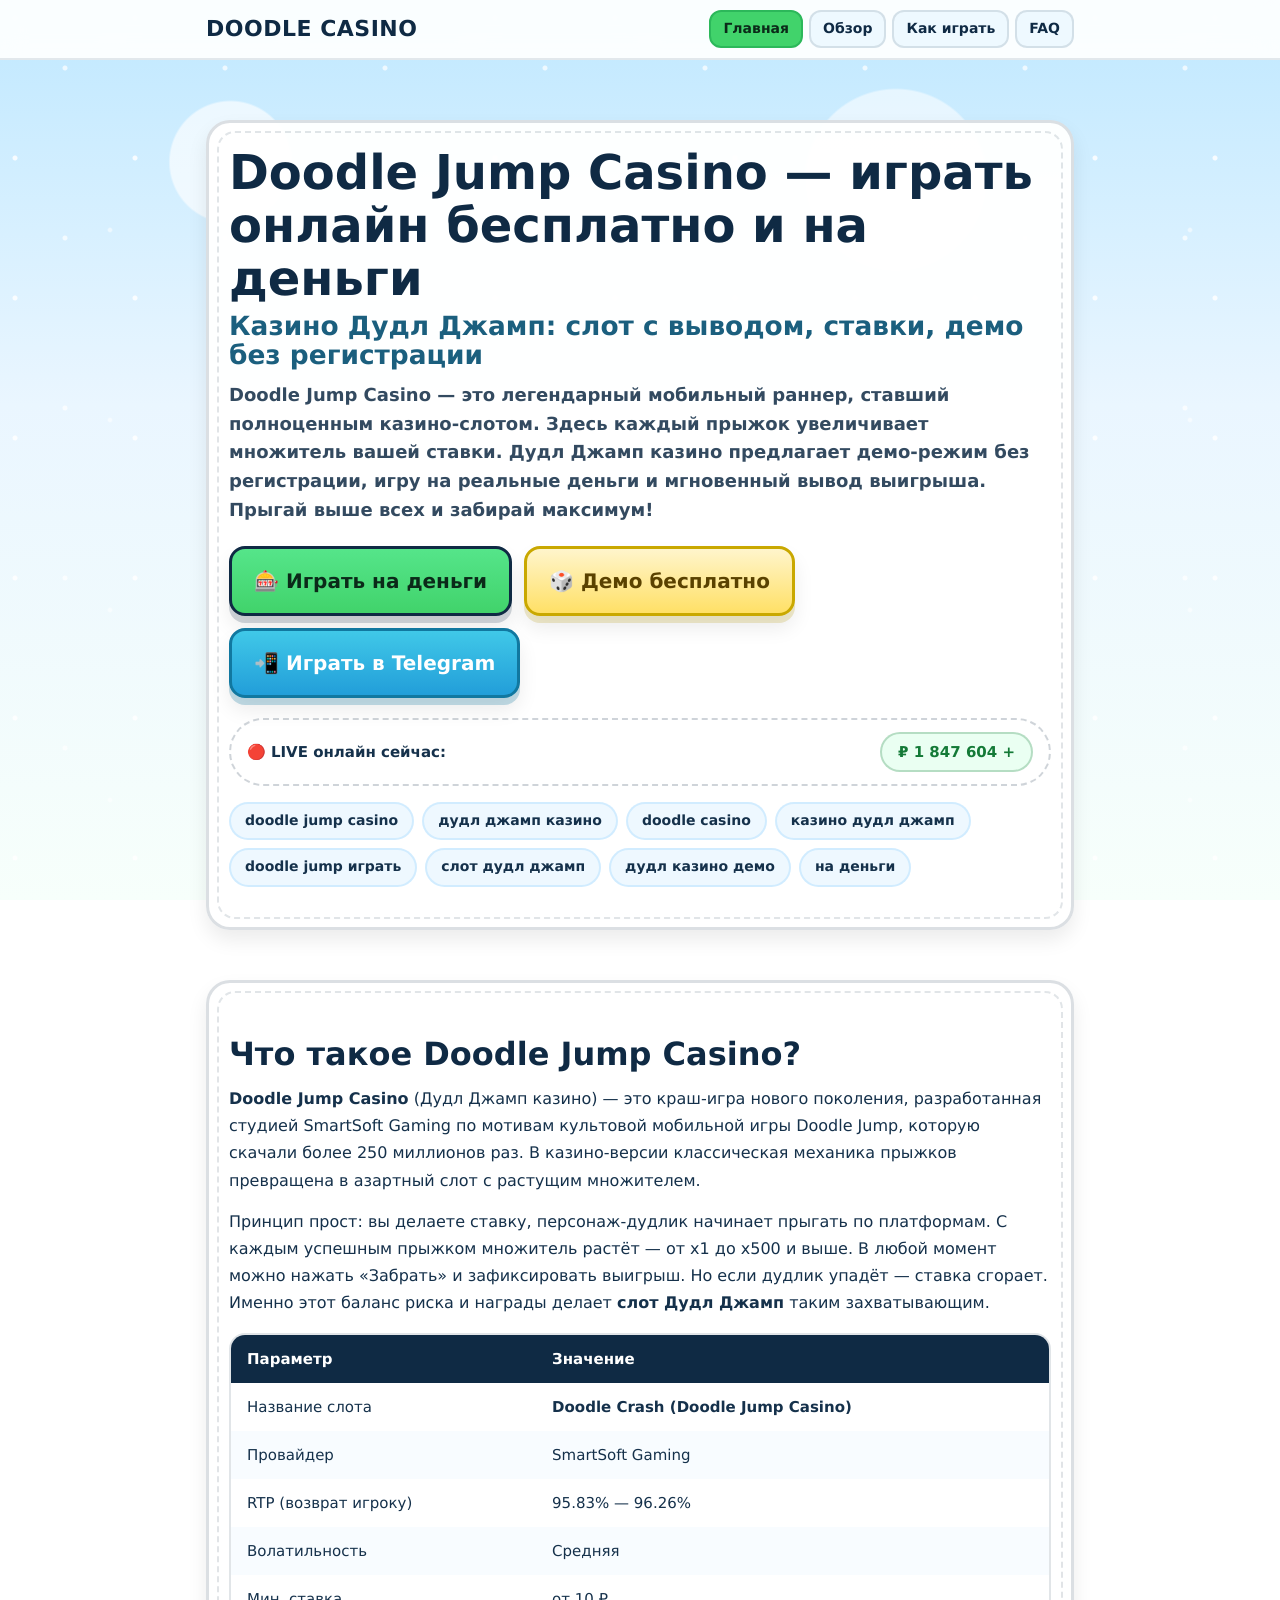
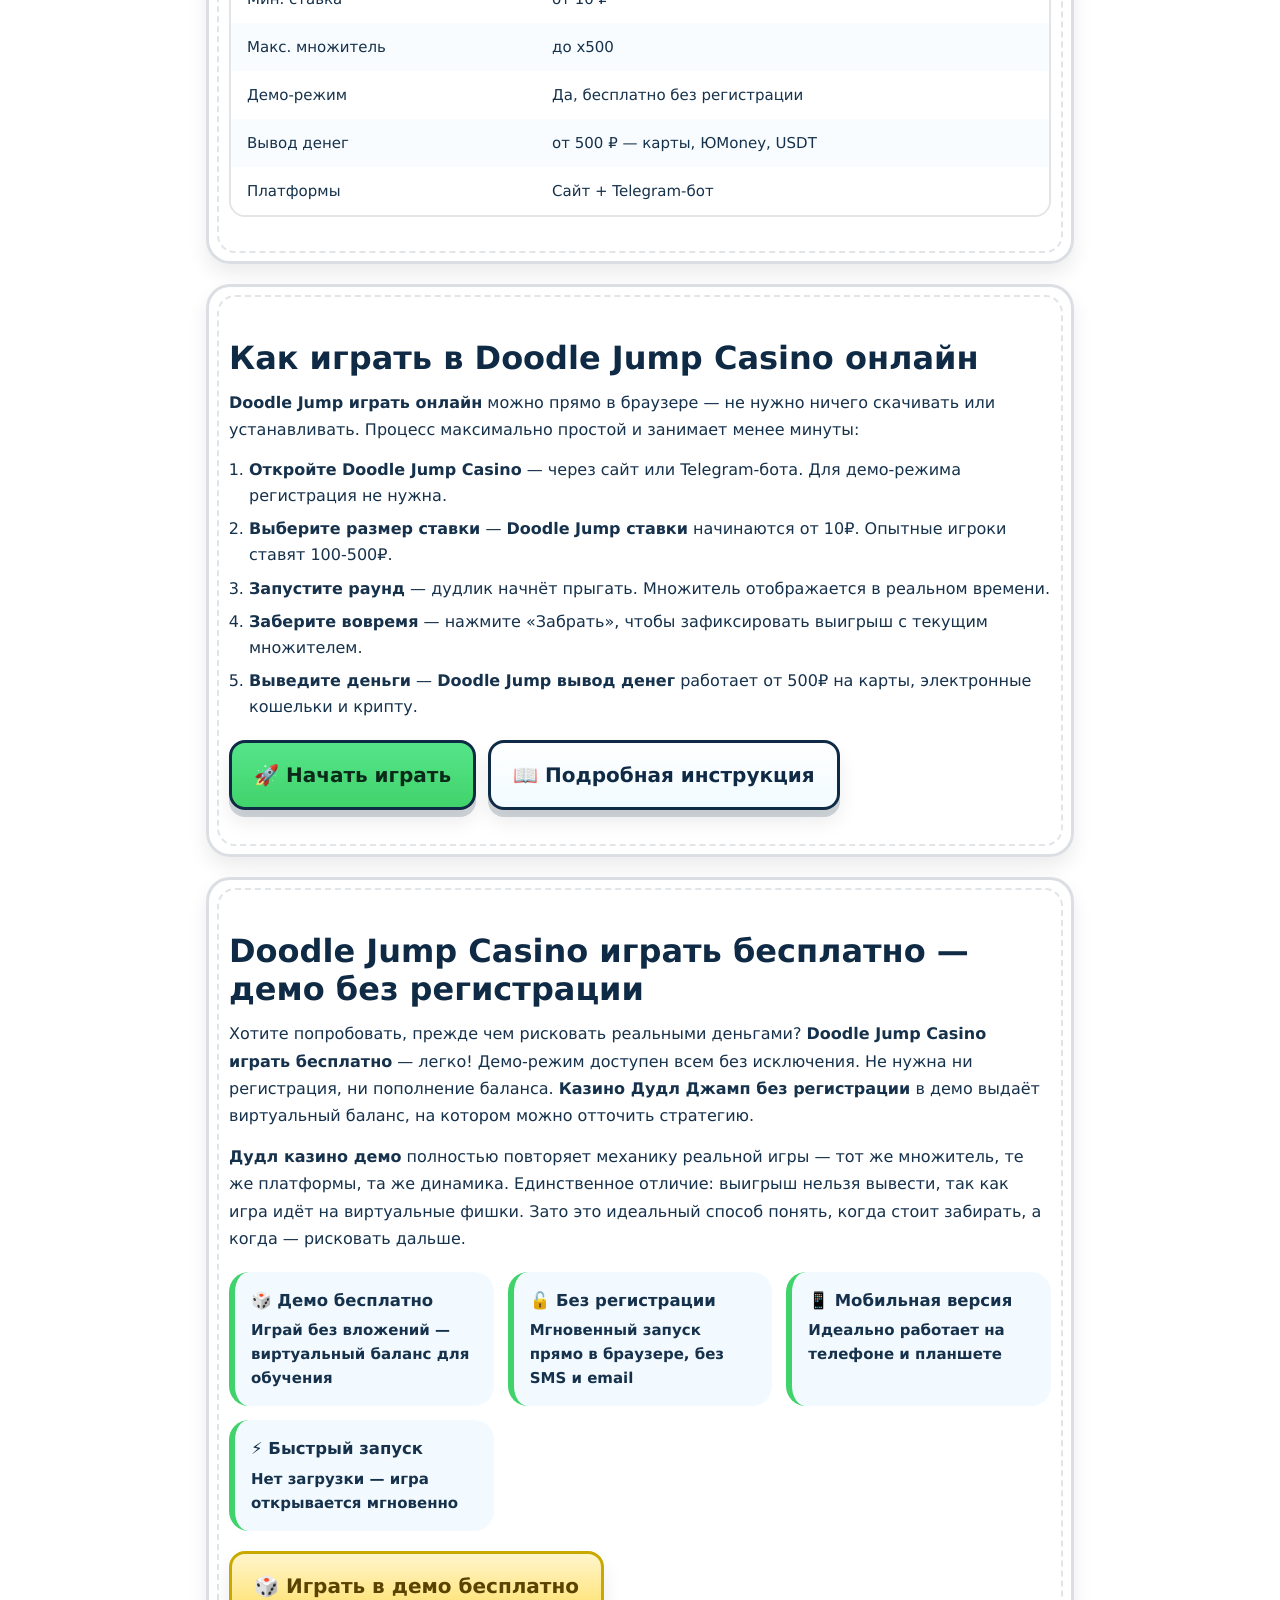
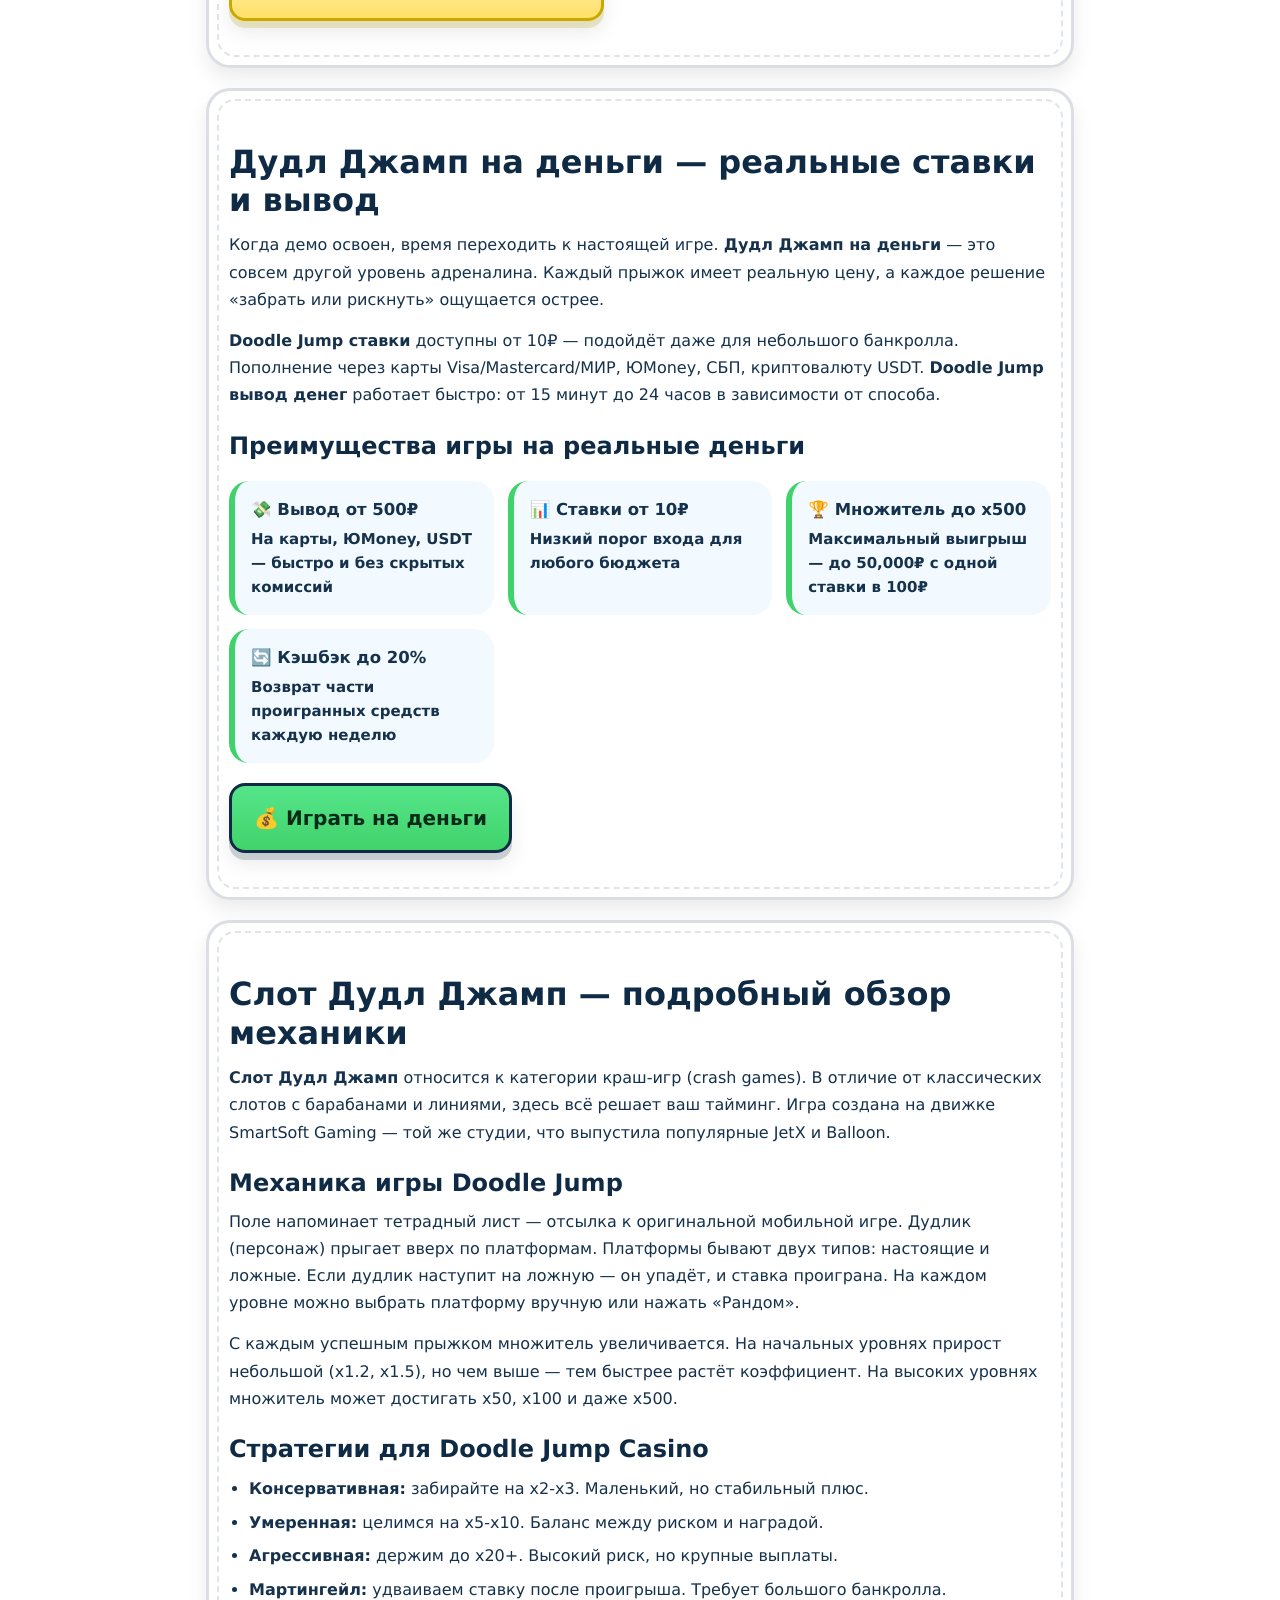
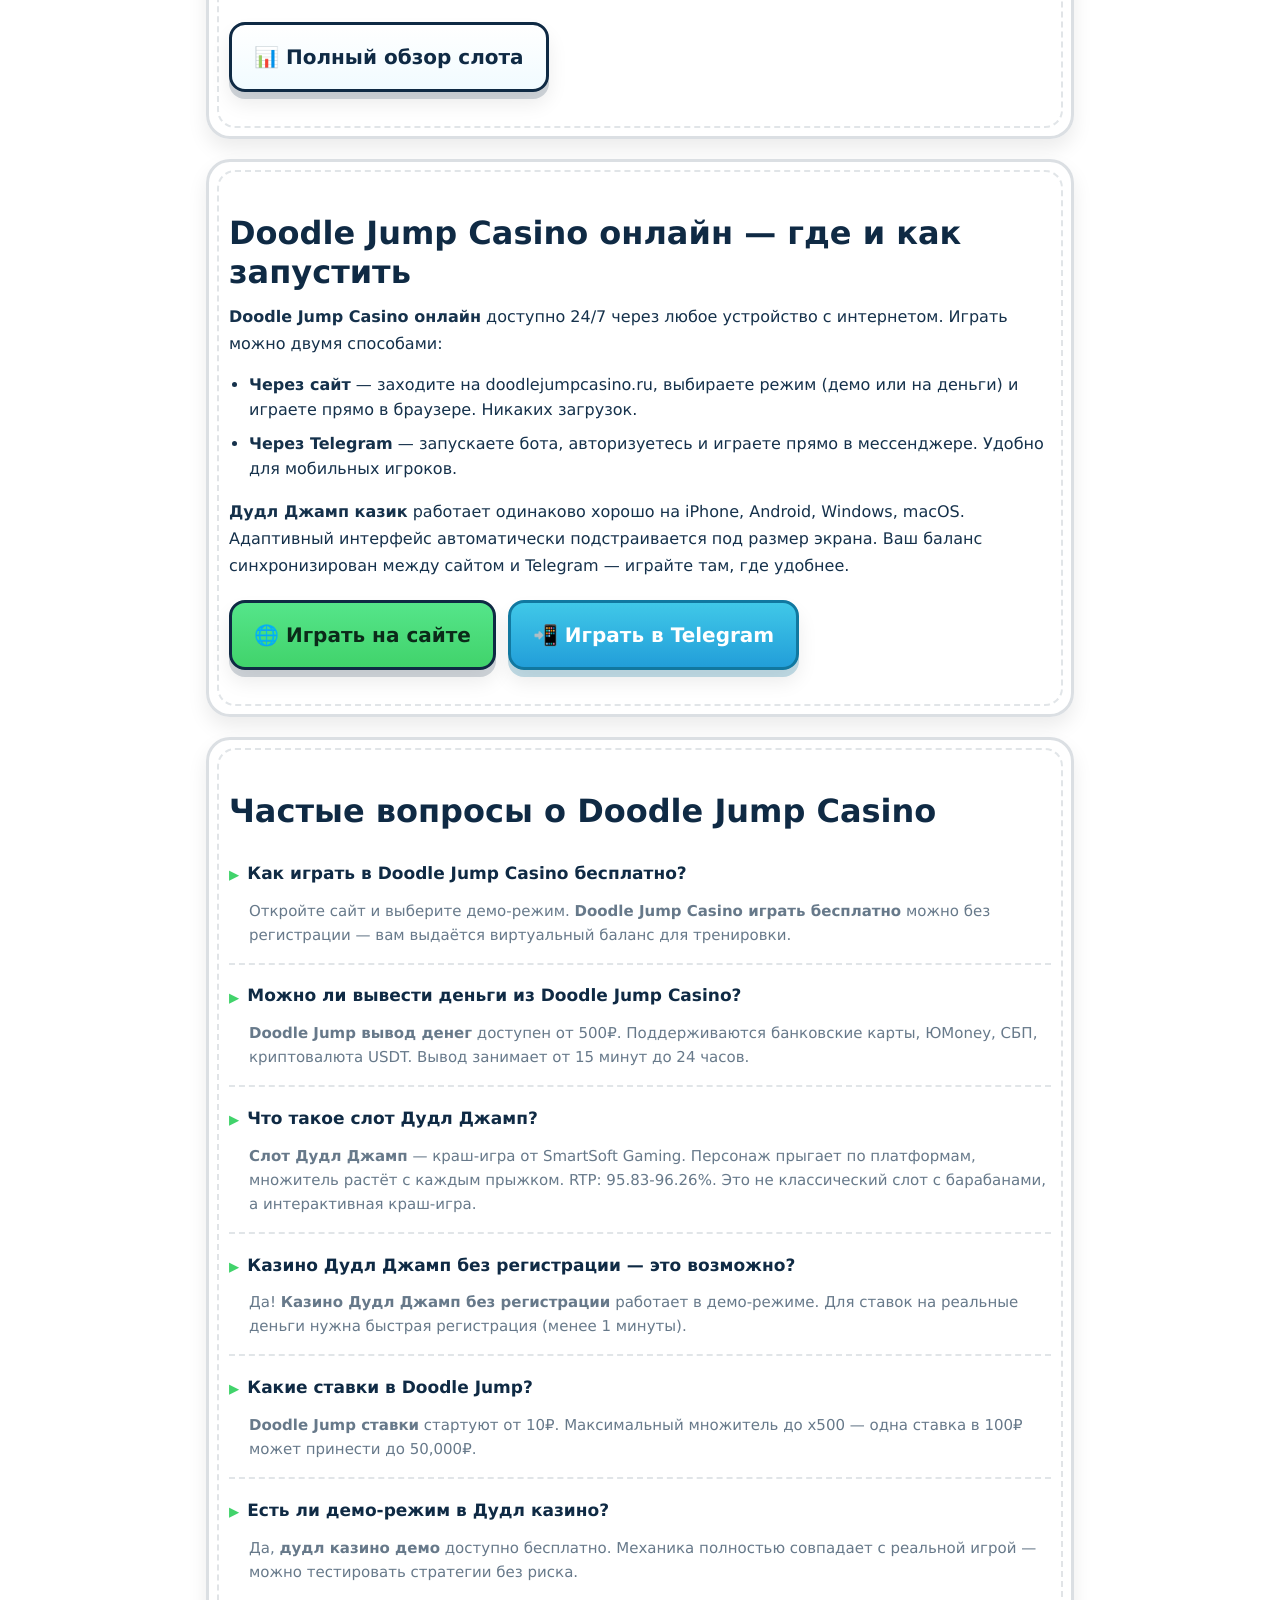
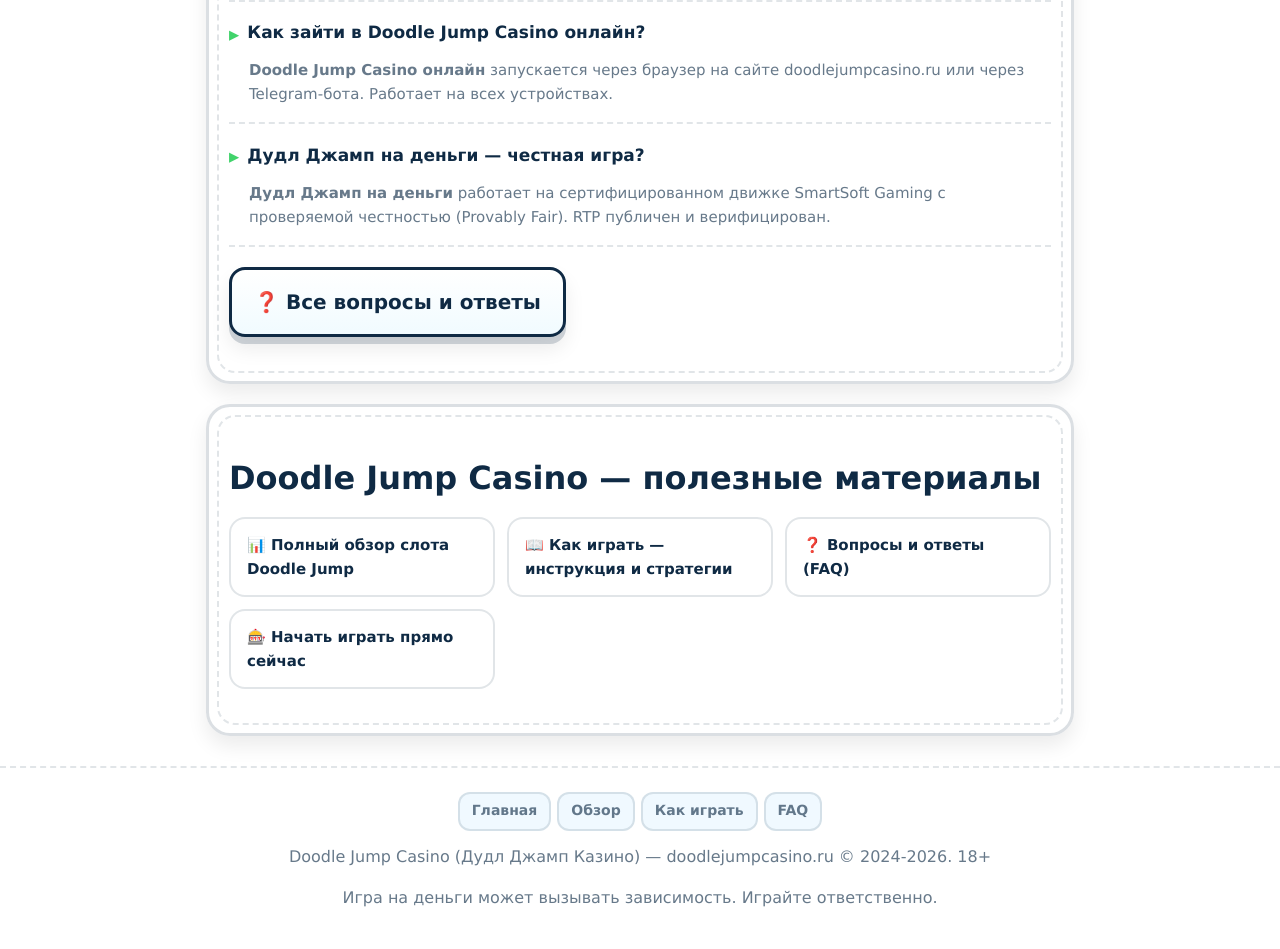
==== index.html @ ca31a9b4 "Add files via upload" ====
<!DOCTYPE html>
<html lang="ru">
<head>
  <meta charset="UTF-8">
  <meta name="viewport" content="width=device-width, initial-scale=1.0">

  <title>Doodle Jump Casino — играть онлайн бесплатно и на деньги | Казино Дудл Джамп</title>

  <meta name="description" content="Doodle Jump Casino — играй в легендарный слот Дудл Джамп онлайн бесплатно или на реальные деньги. Демо без регистрации, ставки от 10₽, быстрый вывод. Казино Дудл Джамп — прыгай выше, забирай больше!">

  <meta name="keywords" content="doodle jump casino, дудл джамп казино, doodle casino, казино дудл джамп, дудл джамп казик, doodle jump, doodle jump играть онлайн, дудл джамп на деньги, doodle jump casino играть бесплатно, казино дудл джамп без регистрации, doodle jump вывод денег, слот дудл джамп, doodle jump ставки, дудл казино демо, doodle jump casino онлайн">

  <meta name="robots" content="index,follow,max-snippet:-1,max-image-preview:large,max-video-preview:-1">
  <meta name="yandex" content="index,follow">

  <link rel="canonical" href="https://doodlejumpcasino.ru/">

  <link rel="icon" type="image/png" href="images/icon.png" sizes="32x32">
  <link rel="icon" type="image/png" href="images/icon.png" sizes="16x16">
  <link rel="apple-touch-icon" href="images/icon.png">

  <link rel="preconnect" href="https://mc.yandex.ru">

  <meta property="og:type" content="website">
  <meta property="og:site_name" content="Doodle Jump Casino">
  <meta property="og:url" content="https://doodlejumpcasino.ru/">
  <meta property="og:title" content="Doodle Jump Casino — играть онлайн бесплатно | Казино Дудл Джамп">
  <meta property="og:description" content="Играй в Doodle Jump Casino онлайн — демо слот бесплатно без регистрации. Ставки на реальные деньги, быстрый вывод. Дудл Джамп казино — прыгай и забирай выигрыш!">
  <meta property="og:image" content="https://doodlejumpcasino.ru/images/icon.png">
  <meta property="og:locale" content="ru_RU">

  <meta name="twitter:card" content="summary_large_image">
  <meta name="twitter:title" content="Doodle Jump Casino играть онлайн бесплатно — Дудл Джамп Казино">
  <meta name="twitter:description" content="Попробуй Doodle Jump Casino бесплатно — запуск через браузер без регистрации. Реальные ставки и вывод денег. Слот Дудл Джамп онлайн.">
  <meta name="twitter:image" content="https://doodlejumpcasino.ru/images/icon.png">

  <meta http-equiv="Content-Language" content="ru">
  <meta name="language" content="ru">
  <meta name="geo.region" content="RU">
  <meta name="author" content="Doodle Jump Casino">

  <!-- Schema.org JSON-LD -->
  <script type="application/ld+json">
  {
    "@context": "https://schema.org",
    "@type": "WebSite",
    "name": "Doodle Jump Casino",
    "alternateName": ["Дудл Джамп Казино", "Doodle Casino", "Казино Дудл Джамп"],
    "url": "https://doodlejumpcasino.ru/",
    "description": "Doodle Jump Casino — играй в слот Дудл Джамп онлайн бесплатно или на реальные деньги. Демо без регистрации, быстрый вывод.",
    "inLanguage": "ru",
    "potentialAction": {
      "@type": "SearchAction",
      "target": "https://doodlejumpcasino.ru/?q={search_term_string}",
      "query-input": "required name=search_term_string"
    }
  }
  </script>
  <script type="application/ld+json">
  {
    "@context": "https://schema.org",
    "@type": "SoftwareApplication",
    "name": "Doodle Jump Casino",
    "alternateName": "Дудл Джамп Казино",
    "applicationCategory": "GameApplication",
    "operatingSystem": "Web",
    "offers": {
      "@type": "Offer",
      "price": "0",
      "priceCurrency": "RUB",
      "description": "Играть бесплатно в демо-режиме"
    },
    "aggregateRating": {
      "@type": "AggregateRating",
      "ratingValue": "4.8",
      "ratingCount": "12460",
      "bestRating": "5",
      "worstRating": "1"
    }
  }
  </script>
  <script type="application/ld+json">
  {
    "@context": "https://schema.org",
    "@type": "FAQPage",
    "mainEntity": [
      {
        "@type": "Question",
        "name": "Как играть в Doodle Jump Casino бесплатно?",
        "acceptedAnswer": {
          "@type": "Answer",
          "text": "Откройте сайт doodlejumpcasino.ru и выберите демо-режим. Вам не нужна регистрация — играйте в Дудл Джамп казино бесплатно прямо в браузере с виртуальным балансом."
        }
      },
      {
        "@type": "Question",
        "name": "Можно ли вывести деньги из Doodle Jump Casino?",
        "acceptedAnswer": {
          "@type": "Answer",
          "text": "Да, Doodle Jump вывод денег доступен от 500₽. Поддерживаются карты, ЮMoney, крипта USDT. Средства поступают в течение 1-24 часов."
        }
      },
      {
        "@type": "Question",
        "name": "Что такое слот Дудл Джамп?",
        "acceptedAnswer": {
          "@type": "Answer",
          "text": "Слот Дудл Джамп — это краш-игра от SmartSoft Gaming по мотивам легендарной мобильной игры Doodle Jump. Персонаж прыгает по платформам, а множитель растёт с каждым прыжком. RTP: 95.83-96.26%."
        }
      },
      {
        "@type": "Question",
        "name": "Doodle Jump Casino без регистрации — это реально?",
        "acceptedAnswer": {
          "@type": "Answer",
          "text": "Да, казино Дудл Джамп без регистрации доступно в демо-режиме. Для игры на реальные деньги и вывода потребуется быстрая регистрация через email или Telegram."
        }
      },
      {
        "@type": "Question",
        "name": "Какие ставки доступны в Doodle Jump?",
        "acceptedAnswer": {
          "@type": "Answer",
          "text": "Doodle Jump ставки начинаются от 10₽. Максимальный множитель может достигать x500 от суммы ставки. Также доступен демо-режим с виртуальными фишками."
        }
      }
    ]
  }
  </script>
  <script type="application/ld+json">
  {
    "@context": "https://schema.org",
    "@type": "BreadcrumbList",
    "itemListElement": [
      {
        "@type": "ListItem",
        "position": 1,
        "name": "Главная",
        "item": "https://doodlejumpcasino.ru/"
      },
      {
        "@type": "ListItem",
        "position": 2,
        "name": "Играть онлайн",
        "item": "https://doodlejumpcasino.ru/play.html"
      },
      {
        "@type": "ListItem",
        "position": 3,
        "name": "Обзор слота",
        "item": "https://doodlejumpcasino.ru/obzor.html"
      },
      {
        "@type": "ListItem",
        "position": 4,
        "name": "FAQ",
        "item": "https://doodlejumpcasino.ru/faq.html"
      }
    ]
  }
  </script>

  <style>
    :root {
      --paper: #f7f3e8;
      --ink: #15314b;
      --muted: rgba(21, 49, 75, .65);
      --blue: #2aa6ff;
      --green: #41d36b;
      --red: #ff4d4d;
      --shadow: 0 10px 20px rgba(0, 0, 0, .08);
      --radius: 18px;
      --stroke: 3px;
      --uiFont: ui-rounded, "Comic Sans MS", "Comic Neue", system-ui, -apple-system, "Segoe UI", Roboto, Arial, sans-serif;
    }
    * { box-sizing: border-box; margin: 0; padding: 0; }
    html { scroll-behavior: smooth; }
    html, body {
      min-height: 100%;
      font-family: var(--uiFont);
      color: var(--ink);
      text-rendering: geometricPrecision;
      -webkit-font-smoothing: antialiased;
      line-height: 1.6;
    }
    button, input, select, textarea { font: inherit; }
    a { color: var(--blue); text-decoration: none; }
    a:hover { text-decoration: underline; }
    img { max-width: 100%; height: auto; }

    body {
      background:
        radial-gradient(circle at 15px 18px, rgba(255,255,255,.85) 0 2px, transparent 3px) 0 0/120px 140px,
        radial-gradient(circle at 65px 68px, rgba(255,255,255,.70) 0 2px, transparent 3px) 0 0/160px 170px,
        radial-gradient(circle at 110px 40px, rgba(255,255,255,.55) 0 1.5px, transparent 3px) 0 0/180px 190px,
        radial-gradient(circle at 18% 18%, rgba(255,255,255,.65) 0 60px, transparent 62px),
        radial-gradient(circle at 70% 20%, rgba(255,255,255,.55) 0 90px, transparent 92px),
        linear-gradient(180deg, #bfe8ff 0%, #eaf6ff 45%, #f7fffb 100%);
      background-attachment: fixed;
    }

    .container {
      max-width: 900px;
      margin: 0 auto;
      padding: 0 16px;
    }

    /* === HEADER / NAV === */
    .topbar {
      position: sticky;
      top: 0;
      z-index: 100;
      background: rgba(255,255,255,.92);
      backdrop-filter: blur(12px);
      border-bottom: 2px solid rgba(15,42,68,.1);
      padding: 10px 0;
    }
    .topbar .container {
      display: flex;
      align-items: center;
      justify-content: space-between;
      gap: 8px;
    }
    .brand {
      font-weight: 900;
      font-size: clamp(16px, 4vw, 22px);
      letter-spacing: .5px;
      text-transform: uppercase;
      color: #0f2a44;
      white-space: nowrap;
    }
    .brand a { color: inherit; text-decoration: none; }
    nav { display: flex; gap: 6px; flex-wrap: wrap; }
    nav a {
      padding: 6px 12px;
      border-radius: 12px;
      font-weight: 800;
      font-size: clamp(12px, 3vw, 14px);
      color: #0f2a44;
      background: rgba(230,245,255,.6);
      border: 2px solid rgba(15,42,68,.12);
      transition: all .2s;
      white-space: nowrap;
    }
    nav a:hover, nav a.active {
      background: var(--green);
      color: #0b2a19;
      text-decoration: none;
      border-color: #2cb85a;
    }

    /* === PANELS === */
    .panel {
      background: rgba(255,255,255,.96);
      border: var(--stroke) solid rgba(15,42,68,.15);
      box-shadow: var(--shadow);
      border-radius: 24px;
      padding: 24px 20px;
      margin-bottom: 20px;
      position: relative;
    }
    .panel::before {
      content: "";
      position: absolute;
      inset: 8px;
      border-radius: 18px;
      border: 2px dashed rgba(15,42,68,.12);
      pointer-events: none;
    }

    /* === HERO === */
    .hero-section { padding: 60px 0 30px; }
    h1 {
      font-size: clamp(28px, 7vw, 48px);
      font-weight: 900;
      color: #0f2a44;
      line-height: 1.1;
      margin-bottom: 12px;
    }
    h1 small {
      display: block;
      font-size: 0.55em;
      color: #1b5f7e;
      margin-top: 6px;
      font-weight: 800;
    }
    .hero-desc {
      font-size: clamp(15px, 4vw, 18px);
      color: rgba(15,42,68,.85);
      font-weight: 600;
      line-height: 1.6;
      margin-bottom: 20px;
    }

    /* === BUTTONS === */
    .btnrow {
      display: flex;
      gap: 12px;
      flex-wrap: wrap;
      margin: 20px 0;
    }
    .btn {
      display: inline-flex;
      align-items: center;
      justify-content: center;
      gap: 8px;
      padding: 16px 22px;
      border-radius: 16px;
      border: var(--stroke) solid #0f2a44;
      background: linear-gradient(180deg, #fff, #f1fbff);
      box-shadow: 0 7px 0 rgba(15,42,68,.18), 0 12px 20px rgba(0,0,0,.08);
      color: #0f2a44;
      text-decoration: none;
      font-weight: 900;
      font-size: clamp(16px, 4.5vw, 20px);
      min-width: 160px;
      cursor: pointer;
      transition: transform .15s, box-shadow .15s;
    }
    .btn:hover { transform: translateY(-2px); box-shadow: 0 9px 0 rgba(15,42,68,.2), 0 16px 24px rgba(0,0,0,.1); text-decoration: none; }
    .btn:active { transform: translateY(2px); box-shadow: 0 3px 0 rgba(15,42,68,.18); }
    .btn.primary { background: linear-gradient(180deg, #55e58a, #41d36b); color: #0b2a19; }
    .btn.tg { background: linear-gradient(180deg, #40c8e8, #229ed9); color: #fff; border-color: #1178a0; box-shadow: 0 7px 0 rgba(17,120,160,.25), 0 12px 20px rgba(0,0,0,.08); }
    .btn.demo { background: linear-gradient(180deg, #fff5cc, #ffe066); color: #5a4200; border-color: #c9a800; box-shadow: 0 7px 0 rgba(180,150,0,.2), 0 12px 20px rgba(0,0,0,.08); }

    @media (max-width: 500px) {
      .btnrow { flex-direction: column; }
      .btn { width: 100%; min-width: auto; }
    }

    /* === STAT LIVE === */
    .stat-bar {
      display: flex;
      justify-content: space-between;
      align-items: center;
      padding: 12px 16px;
      border-radius: 40px;
      border: 2px dashed rgba(15,42,68,.2);
      background: #fff;
      font-weight: 900;
      font-size: clamp(13px, 3.5vw, 15px);
      gap: 8px;
      margin: 16px 0;
    }
    .badge-green {
      background: #eafff2;
      color: #147a37;
      padding: 6px 16px;
      border-radius: 30px;
      font-weight: 900;
      border: 2px solid rgba(20,122,55,.25);
      white-space: nowrap;
    }

    /* === HEADINGS === */
    h2 {
      font-size: clamp(22px, 5.5vw, 32px);
      color: #0f2a44;
      font-weight: 900;
      margin: 28px 0 12px;
      line-height: 1.2;
    }
    h3 {
      font-size: clamp(18px, 4.5vw, 24px);
      color: #0f2a44;
      font-weight: 900;
      margin: 22px 0 10px;
      line-height: 1.25;
    }
    p { margin-bottom: 14px; font-size: clamp(14px, 3.8vw, 16px); line-height: 1.7; }
    ul, ol { margin: 12px 0 16px 20px; }
    li { margin-bottom: 8px; font-size: clamp(14px, 3.8vw, 16px); line-height: 1.6; }

    /* === FEATURE GRID === */
    .feature-grid {
      display: grid;
      grid-template-columns: repeat(auto-fit, minmax(220px, 1fr));
      gap: 14px;
      margin: 20px 0;
    }
    .feature-card {
      background: rgba(230,245,255,.5);
      padding: 16px;
      border-radius: 20px;
      border-left: 6px solid var(--green);
      font-weight: 700;
      font-size: clamp(14px, 3.5vw, 15px);
    }
    .feature-card strong { display: block; font-size: 1.1em; margin-bottom: 4px; }

    /* === INFO TABLE === */
    .info-table {
      width: 100%;
      border-collapse: separate;
      border-spacing: 0;
      border-radius: 16px;
      overflow: hidden;
      margin: 16px 0 20px;
      border: 2px solid rgba(15,42,68,.12);
    }
    .info-table th, .info-table td {
      padding: 12px 16px;
      text-align: left;
      font-size: clamp(13px, 3.5vw, 15px);
    }
    .info-table th {
      background: #0f2a44;
      color: #fff;
      font-weight: 800;
    }
    .info-table tr:nth-child(even) td { background: rgba(230,245,255,.3); }
    .info-table tr:nth-child(odd) td { background: #fff; }

    /* === FAQ === */
    .faq-item {
      border-bottom: 2px dashed rgba(15,42,68,.12);
      padding: 16px 0;
    }
    .faq-item:last-child { border-bottom: none; }
    .faq-q {
      font-weight: 900;
      font-size: clamp(15px, 4vw, 17px);
      color: #0f2a44;
      cursor: pointer;
      display: flex;
      align-items: center;
      gap: 8px;
    }
    .faq-q::before { content: "▸ "; color: var(--green); font-size: 1.2em; }
    .faq-a {
      margin-top: 8px;
      padding-left: 20px;
      color: var(--muted);
      font-size: clamp(14px, 3.5vw, 15px);
    }

    /* === KEYWORD CLOUD === */
    .keyword-cloud {
      display: flex;
      flex-wrap: wrap;
      gap: 8px;
      margin: 16px 0;
    }
    .keyword-cloud span {
      padding: 6px 14px;
      background: rgba(42,166,255,.08);
      border: 2px solid rgba(42,166,255,.15);
      border-radius: 30px;
      font-weight: 700;
      font-size: clamp(12px, 3vw, 14px);
      color: #15314b;
    }

    /* === INTERNAL LINKS BLOCK === */
    .internal-links {
      display: grid;
      grid-template-columns: repeat(auto-fit, minmax(200px, 1fr));
      gap: 12px;
      margin: 20px 0;
    }
    .internal-links a {
      padding: 14px 16px;
      background: rgba(255,255,255,.9);
      border: 2px solid rgba(15,42,68,.12);
      border-radius: 16px;
      font-weight: 800;
      font-size: clamp(13px, 3.5vw, 15px);
      color: #0f2a44;
      transition: all .2s;
      display: flex;
      align-items: center;
      gap: 8px;
    }
    .internal-links a:hover { background: var(--green); color: #0b2a19; text-decoration: none; border-color: #2cb85a; }

    /* === FOOTER === */
    footer {
      margin-top: 30px;
      padding: 24px 0;
      border-top: 2px dashed rgba(15,42,68,.12);
      text-align: center;
      font-size: 13px;
      color: var(--muted);
    }
    footer a { color: var(--muted); }
    footer nav { justify-content: center; margin-bottom: 12px; }

    /* === RESPONSIVE === */
    @media (max-width: 400px) {
      .panel { padding: 16px 14px; }
      nav a { padding: 5px 8px; font-size: 12px; }
    }
  </style>

  <!-- Yandex.Metrika counter -->
  <script type="text/javascript">
      (function(m,e,t,r,i,k,a){
          m[i]=m[i]||function(){(m[i].a=m[i].a||[]).push(arguments)};
          m[i].l=1*new Date();
          for (var j = 0; j < document.scripts.length; j++) {if (document.scripts[j].src === r) { return; }}
          k=e.createElement(t),a=e.getElementsByTagName(t)[0],k.async=1,k.src=r,a.parentNode.insertBefore(k,a)
      })(window, document,'script','https://mc.yandex.ru/metrika/tag.js?id=108351304', 'ym');

      ym(108351304, 'init', {ssr:true, webvisor:true, clickmap:true, ecommerce:"dataLayer", referrer: document.referrer, url: location.href, accurateTrackBounce:true, trackLinks:true});
  </script>
  <noscript><div><img src="https://mc.yandex.ru/watch/108351304" style="position:absolute; left:-9999px;" alt="" /></div></noscript>
  <!-- /Yandex.Metrika counter -->

</head>
<body>

  <!-- HEADER + NAV -->
  <header class="topbar" role="banner">
    <div class="container">
      <div class="brand"><a href="/" title="Doodle Jump Casino — главная">Doodle Casino</a></div>
      <nav aria-label="Основная навигация">
        <a href="/" class="active">Главная</a>
        <a href="obzor.html">Обзор</a>
        <a href="kak-igrat.html">Как играть</a>
        <a href="faq.html">FAQ</a>
      </nav>
    </div>
  </header>

  <main>
    <!-- ===== HERO ===== -->
    <section class="hero-section">
      <div class="container">
        <div class="panel">
          <h1>Doodle Jump Casino — играть онлайн бесплатно и на деньги
            <small>Казино Дудл Джамп: слот с выводом, ставки, демо без регистрации</small>
          </h1>

          <p class="hero-desc">
            <strong>Doodle Jump Casino</strong> — это легендарный мобильный раннер, ставший полноценным казино-слотом.
            Здесь каждый прыжок увеличивает множитель вашей ставки. <strong>Дудл Джамп казино</strong> предлагает
            демо-режим без регистрации, <strong>игру на реальные деньги</strong> и мгновенный вывод выигрыша.
            Прыгай выше всех и забирай максимум!
          </p>

          <div class="btnrow">
            <a href="https://lb777.xyz/8ajQwq" class="btn primary" rel="nofollow" target="_blank">🎰 Играть на деньги</a>
            <a href="https://lb777.xyz/8ajQwq" class="btn demo" rel="nofollow" target="_blank">🎲 Демо бесплатно</a>
            <a href="https://lb777.xyz/8ajQwq" class="btn tg" rel="nofollow" target="_blank">📲 Играть в Telegram</a>
          </div>

          <div class="stat-bar">
            <span>🔴 LIVE онлайн сейчас:</span>
            <span class="badge-green">₽ <span id="liveBalance">1,847,200</span> +</span>
          </div>

          <!-- Keyword cloud для SEO -->
          <div class="keyword-cloud">
            <span>doodle jump casino</span>
            <span>дудл джамп казино</span>
            <span>doodle casino</span>
            <span>казино дудл джамп</span>
            <span>doodle jump играть</span>
            <span>слот дудл джамп</span>
            <span>дудл казино демо</span>
            <span>на деньги</span>
          </div>
        </div>
      </div>
    </section>

    <!-- ===== ЧТО ТАКОЕ DOODLE JUMP CASINO ===== -->
    <section>
      <div class="container">
        <div class="panel">
          <h2>Что такое Doodle Jump Casino?</h2>
          <p>
            <strong>Doodle Jump Casino</strong> (Дудл Джамп казино) — это краш-игра нового поколения, разработанная
            студией SmartSoft Gaming по мотивам культовой мобильной игры Doodle Jump, которую скачали более 250 миллионов раз.
            В казино-версии классическая механика прыжков превращена в азартный слот с растущим множителем.
          </p>
          <p>
            Принцип прост: вы делаете ставку, персонаж-дудлик начинает прыгать по платформам. С каждым успешным прыжком
            множитель растёт — от x1 до x500 и выше. В любой момент можно нажать «Забрать» и зафиксировать выигрыш.
            Но если дудлик упадёт — ставка сгорает. Именно этот баланс риска и награды делает <strong>слот Дудл Джамп</strong>
            таким захватывающим.
          </p>

          <table class="info-table">
            <thead>
              <tr><th>Параметр</th><th>Значение</th></tr>
            </thead>
            <tbody>
              <tr><td>Название слота</td><td><strong>Doodle Crash (Doodle Jump Casino)</strong></td></tr>
              <tr><td>Провайдер</td><td>SmartSoft Gaming</td></tr>
              <tr><td>RTP (возврат игроку)</td><td>95.83% — 96.26%</td></tr>
              <tr><td>Волатильность</td><td>Средняя</td></tr>
              <tr><td>Мин. ставка</td><td>от 10 ₽</td></tr>
              <tr><td>Макс. множитель</td><td>до x500</td></tr>
              <tr><td>Демо-режим</td><td>Да, бесплатно без регистрации</td></tr>
              <tr><td>Вывод денег</td><td>от 500 ₽ — карты, ЮMoney, USDT</td></tr>
              <tr><td>Платформы</td><td>Сайт + Telegram-бот</td></tr>
            </tbody>
          </table>
        </div>
      </div>
    </section>

    <!-- ===== КАК ИГРАТЬ В DOODLE JUMP CASINO ===== -->
    <section>
      <div class="container">
        <div class="panel">
          <h2>Как играть в Doodle Jump Casino онлайн</h2>
          <p>
            <strong>Doodle Jump играть онлайн</strong> можно прямо в браузере — не нужно ничего скачивать или устанавливать.
            Процесс максимально простой и занимает менее минуты:
          </p>
          <ol>
            <li><strong>Откройте Doodle Jump Casino</strong> — через сайт или Telegram-бота. Для демо-режима регистрация не нужна.</li>
            <li><strong>Выберите размер ставки</strong> — <strong>Doodle Jump ставки</strong> начинаются от 10₽. Опытные игроки ставят 100-500₽.</li>
            <li><strong>Запустите раунд</strong> — дудлик начнёт прыгать. Множитель отображается в реальном времени.</li>
            <li><strong>Заберите вовремя</strong> — нажмите «Забрать», чтобы зафиксировать выигрыш с текущим множителем.</li>
            <li><strong>Выведите деньги</strong> — <strong>Doodle Jump вывод денег</strong> работает от 500₽ на карты, электронные кошельки и крипту.</li>
          </ol>

          <div class="btnrow">
            <a href="https://lb777.xyz/8ajQwq" class="btn primary" rel="nofollow" target="_blank">🚀 Начать играть</a>
            <a href="kak-igrat.html" class="btn">📖 Подробная инструкция</a>
          </div>
        </div>
      </div>
    </section>

    <!-- ===== DOODLE JUMP CASINO ИГРАТЬ БЕСПЛАТНО ===== -->
    <section>
      <div class="container">
        <div class="panel">
          <h2>Doodle Jump Casino играть бесплатно — демо без регистрации</h2>
          <p>
            Хотите попробовать, прежде чем рисковать реальными деньгами? <strong>Doodle Jump Casino играть бесплатно</strong> —
            легко! Демо-режим доступен всем без исключения. Не нужна ни регистрация, ни пополнение баланса.
            <strong>Казино Дудл Джамп без регистрации</strong> в демо выдаёт виртуальный баланс, на котором можно
            отточить стратегию.
          </p>
          <p>
            <strong>Дудл казино демо</strong> полностью повторяет механику реальной игры — тот же множитель, те же платформы,
            та же динамика. Единственное отличие: выигрыш нельзя вывести, так как игра идёт на виртуальные фишки.
            Зато это идеальный способ понять, когда стоит забирать, а когда — рисковать дальше.
          </p>

          <div class="feature-grid">
            <div class="feature-card">
              <strong>🎲 Демо бесплатно</strong>
              Играй без вложений — виртуальный баланс для обучения
            </div>
            <div class="feature-card">
              <strong>🔓 Без регистрации</strong>
              Мгновенный запуск прямо в браузере, без SMS и email
            </div>
            <div class="feature-card">
              <strong>📱 Мобильная версия</strong>
              Идеально работает на телефоне и планшете
            </div>
            <div class="feature-card">
              <strong>⚡ Быстрый запуск</strong>
              Нет загрузки — игра открывается мгновенно
            </div>
          </div>

          <div class="btnrow">
            <a href="https://lb777.xyz/8ajQwq" class="btn demo" rel="nofollow" target="_blank">🎲 Играть в демо бесплатно</a>
          </div>
        </div>
      </div>
    </section>

    <!-- ===== ДУДЛ ДЖАМП НА ДЕНЬГИ ===== -->
    <section>
      <div class="container">
        <div class="panel">
          <h2>Дудл Джамп на деньги — реальные ставки и вывод</h2>
          <p>
            Когда демо освоен, время переходить к настоящей игре. <strong>Дудл Джамп на деньги</strong> — это совсем другой
            уровень адреналина. Каждый прыжок имеет реальную цену, а каждое решение «забрать или рискнуть» ощущается острее.
          </p>
          <p>
            <strong>Doodle Jump ставки</strong> доступны от 10₽ — подойдёт даже для небольшого банкролла. Пополнение через карты
            Visa/Mastercard/МИР, ЮMoney, СБП, криптовалюту USDT. <strong>Doodle Jump вывод денег</strong> работает быстро:
            от 15 минут до 24 часов в зависимости от способа.
          </p>

          <h3>Преимущества игры на реальные деньги</h3>
          <div class="feature-grid">
            <div class="feature-card">
              <strong>💸 Вывод от 500₽</strong>
              На карты, ЮMoney, USDT — быстро и без скрытых комиссий
            </div>
            <div class="feature-card">
              <strong>📊 Ставки от 10₽</strong>
              Низкий порог входа для любого бюджета
            </div>
            <div class="feature-card">
              <strong>🏆 Множитель до x500</strong>
              Максимальный выигрыш — до 50,000₽ с одной ставки в 100₽
            </div>
            <div class="feature-card">
              <strong>🔄 Кэшбэк до 20%</strong>
              Возврат части проигранных средств каждую неделю
            </div>
          </div>

          <div class="btnrow">
            <a href="https://lb777.xyz/8ajQwq" class="btn primary" rel="nofollow" target="_blank">💰 Играть на деньги</a>
          </div>
        </div>
      </div>
    </section>

    <!-- ===== СЛОТ ДУДЛ ДЖАМП — ПОДРОБНЫЙ ОБЗОР ===== -->
    <section>
      <div class="container">
        <div class="panel">
          <h2>Слот Дудл Джамп — подробный обзор механики</h2>
          <p>
            <strong>Слот Дудл Джамп</strong> относится к категории краш-игр (crash games). В отличие от классических слотов с
            барабанами и линиями, здесь всё решает ваш тайминг. Игра создана на движке SmartSoft Gaming — той же студии,
            что выпустила популярные JetX и Balloon.
          </p>

          <h3>Механика игры Doodle Jump</h3>
          <p>
            Поле напоминает тетрадный лист — отсылка к оригинальной мобильной игре. Дудлик (персонаж) прыгает вверх по
            платформам. Платформы бывают двух типов: настоящие и ложные. Если дудлик наступит на ложную — он упадёт, и ставка
            проиграна. На каждом уровне можно выбрать платформу вручную или нажать «Рандом».
          </p>
          <p>
            С каждым успешным прыжком множитель увеличивается. На начальных уровнях прирост небольшой (x1.2, x1.5), но чем
            выше — тем быстрее растёт коэффициент. На высоких уровнях множитель может достигать x50, x100 и даже x500.
          </p>

          <h3>Стратегии для Doodle Jump Casino</h3>
          <ul>
            <li><strong>Консервативная:</strong> забирайте на x2-x3. Маленький, но стабильный плюс.</li>
            <li><strong>Умеренная:</strong> целимся на x5-x10. Баланс между риском и наградой.</li>
            <li><strong>Агрессивная:</strong> держим до x20+. Высокий риск, но крупные выплаты.</li>
            <li><strong>Мартингейл:</strong> удваиваем ставку после проигрыша. Требует большого банкролла.</li>
          </ul>

          <div class="btnrow">
            <a href="obzor.html" class="btn">📊 Полный обзор слота</a>
          </div>
        </div>
      </div>
    </section>

    <!-- ===== DOODLE JUMP CASINO ОНЛАЙН ===== -->
    <section>
      <div class="container">
        <div class="panel">
          <h2>Doodle Jump Casino онлайн — где и как запустить</h2>
          <p>
            <strong>Doodle Jump Casino онлайн</strong> доступно 24/7 через любое устройство с интернетом.
            Играть можно двумя способами:
          </p>
          <ul>
            <li><strong>Через сайт</strong> — заходите на doodlejumpcasino.ru, выбираете режим (демо или на деньги) и играете прямо в браузере. Никаких загрузок.</li>
            <li><strong>Через Telegram</strong> — запускаете бота, авторизуетесь и играете прямо в мессенджере. Удобно для мобильных игроков.</li>
          </ul>
          <p>
            <strong>Дудл Джамп казик</strong> работает одинаково хорошо на iPhone, Android, Windows, macOS.
            Адаптивный интерфейс автоматически подстраивается под размер экрана. Ваш баланс синхронизирован
            между сайтом и Telegram — играйте там, где удобнее.
          </p>

          <div class="btnrow">
            <a href="https://lb777.xyz/8ajQwq" class="btn primary" rel="nofollow" target="_blank">🌐 Играть на сайте</a>
            <a href="https://lb777.xyz/8ajQwq" class="btn tg" rel="nofollow" target="_blank">📲 Играть в Telegram</a>
          </div>
        </div>
      </div>
    </section>

    <!-- ===== FAQ ===== -->
    <section>
      <div class="container">
        <div class="panel">
          <h2>Частые вопросы о Doodle Jump Casino</h2>

          <div class="faq-item">
            <div class="faq-q">Как играть в Doodle Jump Casino бесплатно?</div>
            <div class="faq-a">Откройте сайт и выберите демо-режим. <strong>Doodle Jump Casino играть бесплатно</strong> можно без регистрации — вам выдаётся виртуальный баланс для тренировки.</div>
          </div>

          <div class="faq-item">
            <div class="faq-q">Можно ли вывести деньги из Doodle Jump Casino?</div>
            <div class="faq-a"><strong>Doodle Jump вывод денег</strong> доступен от 500₽. Поддерживаются банковские карты, ЮMoney, СБП, криптовалюта USDT. Вывод занимает от 15 минут до 24 часов.</div>
          </div>

          <div class="faq-item">
            <div class="faq-q">Что такое слот Дудл Джамп?</div>
            <div class="faq-a"><strong>Слот Дудл Джамп</strong> — краш-игра от SmartSoft Gaming. Персонаж прыгает по платформам, множитель растёт с каждым прыжком. RTP: 95.83-96.26%. Это не классический слот с барабанами, а интерактивная краш-игра.</div>
          </div>

          <div class="faq-item">
            <div class="faq-q">Казино Дудл Джамп без регистрации — это возможно?</div>
            <div class="faq-a">Да! <strong>Казино Дудл Джамп без регистрации</strong> работает в демо-режиме. Для ставок на реальные деньги нужна быстрая регистрация (менее 1 минуты).</div>
          </div>

          <div class="faq-item">
            <div class="faq-q">Какие ставки в Doodle Jump?</div>
            <div class="faq-a"><strong>Doodle Jump ставки</strong> стартуют от 10₽. Максимальный множитель до x500 — одна ставка в 100₽ может принести до 50,000₽.</div>
          </div>

          <div class="faq-item">
            <div class="faq-q">Есть ли демо-режим в Дудл казино?</div>
            <div class="faq-a">Да, <strong>дудл казино демо</strong> доступно бесплатно. Механика полностью совпадает с реальной игрой — можно тестировать стратегии без риска.</div>
          </div>

          <div class="faq-item">
            <div class="faq-q">Как зайти в Doodle Jump Casino онлайн?</div>
            <div class="faq-a"><strong>Doodle Jump Casino онлайн</strong> запускается через браузер на сайте doodlejumpcasino.ru или через Telegram-бота. Работает на всех устройствах.</div>
          </div>

          <div class="faq-item">
            <div class="faq-q">Дудл Джамп на деньги — честная игра?</div>
            <div class="faq-a"><strong>Дудл Джамп на деньги</strong> работает на сертифицированном движке SmartSoft Gaming с проверяемой честностью (Provably Fair). RTP публичен и верифицирован.</div>
          </div>

          <div class="btnrow">
            <a href="faq.html" class="btn">❓ Все вопросы и ответы</a>
          </div>
        </div>
      </div>
    </section>

    <!-- ===== ПЕРЕЛИНКОВКА ===== -->
    <section>
      <div class="container">
        <div class="panel">
          <h2>Doodle Jump Casino — полезные материалы</h2>
          <div class="internal-links">
            <a href="obzor.html">📊 Полный обзор слота Doodle Jump</a>
            <a href="kak-igrat.html">📖 Как играть — инструкция и стратегии</a>
            <a href="faq.html">❓ Вопросы и ответы (FAQ)</a>
            <a href="https://lb777.xyz/8ajQwq" rel="nofollow" target="_blank">🎰 Начать играть прямо сейчас</a>
          </div>
        </div>
      </div>
    </section>
  </main>

  <!-- === FOOTER === -->
  <footer>
    <div class="container">
      <nav aria-label="Подвал">
        <a href="/">Главная</a>
        <a href="obzor.html">Обзор</a>
        <a href="kak-igrat.html">Как играть</a>
        <a href="faq.html">FAQ</a>
      </nav>
      <p>Doodle Jump Casino (Дудл Джамп Казино) — doodlejumpcasino.ru &copy; 2024-2026. 18+</p>
      <p>Игра на деньги может вызывать зависимость. Играйте ответственно.</p>
    </div>
  </footer>

  <!-- Живой баланс анимация -->
  <script>
    (function(){
      var el = document.getElementById('liveBalance');
      if (!el) return;
      var base = 1847200;
      setInterval(function(){
        base += Math.floor(Math.random() * 1500) + 200;
        el.textContent = base.toLocaleString('ru-RU');
      }, 3000);
    })();
  </script>

<script data-pplx-inline-edit>
(function(){
  if(window===window.top)return;
  function inlineAll(orig,clone){
    if(orig.nodeType!==1)return;
    try{
      var cs=getComputedStyle(orig);
      var t='';
      for(var i=0;i<cs.length;i++){t+=cs[i]+':'+cs.getPropertyValue(cs[i])+';';}
      clone.style.cssText=t;
    }catch(e){}
    var oc=orig.children,cc=clone.children;
    for(var j=0;j<oc.length&&j<cc.length;j++){inlineAll(oc[j],cc[j]);}
  }
  function stripExternal(clone){
    var imgs=clone.querySelectorAll('img');
    for(var i=0;i<imgs.length;i++){
      var s=imgs[i].getAttribute('src');
      if(s&&!s.startsWith('data:'))imgs[i].removeAttribute('src');
    }
    var all=clone.querySelectorAll('*');
    for(var i=0;i<all.length;i++){
      var st=all[i].style.cssText;
      if(st&&st.indexOf('url(')>=0){
        all[i].style.cssText=st.replace(/url\(["']?(?!data:)[^)"']*["']?\)/gi,'none');
      }
    }
  }
  window.addEventListener('message',function(e){
    if(!e.data||e.data.type!=='INLINE_EDIT_CAPTURE_REQUEST')return;
    var scrollX=window.scrollX||window.pageXOffset||0;
    var scrollY=window.scrollY||window.pageYOffset||0;
    var w=window.innerWidth,h=window.innerHeight;
    try{
      var clone=document.documentElement.cloneNode(true);
      var rm=clone.querySelectorAll('script,link[rel="stylesheet"],style');
      for(var i=0;i<rm.length;i++){rm[i].remove();}
      inlineAll(document.documentElement,clone);
      stripExternal(clone);
      var html=new XMLSerializer().serializeToString(clone);
      var svg='<svg xmlns="http://www.w3.org/2000/svg" width="'+w+'" height="'+h+'">'
        +'<foreignObject width="100%" height="100%">'
        +'<div xmlns="http://www.w3.org/1999/xhtml" style="width:'+w+'px;height:'+h+'px;overflow:hidden">'
        +'<div style="transform:translate(-'+scrollX+'px,-'+scrollY+'px);transform-origin:top left">'
        +html+'</div></div></foreignObject></svg>';
      var svgUrl='data:image/svg+xml;charset=utf-8,'+encodeURIComponent(svg);
      var img=new Image();
      img.onload=function(){
        var c=document.createElement('canvas');c.width=w;c.height=h;
        c.getContext('2d').drawImage(img,0,0);
        window.parent.postMessage({type:'INLINE_EDIT_SCREENSHOT_RESULT',dataUrl:c.toDataURL('image/png'),scrollX:scrollX,scrollY:scrollY},'*');
      };
      img.onerror=function(){
        window.parent.postMessage({type:'INLINE_EDIT_SCREENSHOT_RESULT',dataUrl:null,scrollX:scrollX,scrollY:scrollY},'*');
      };
      img.src=svgUrl;
    }catch(err){
      window.parent.postMessage({type:'INLINE_EDIT_SCREENSHOT_RESULT',dataUrl:null,scrollX:scrollX,scrollY:scrollY},'*');
    }
  });
})();
</script></body>
</html>
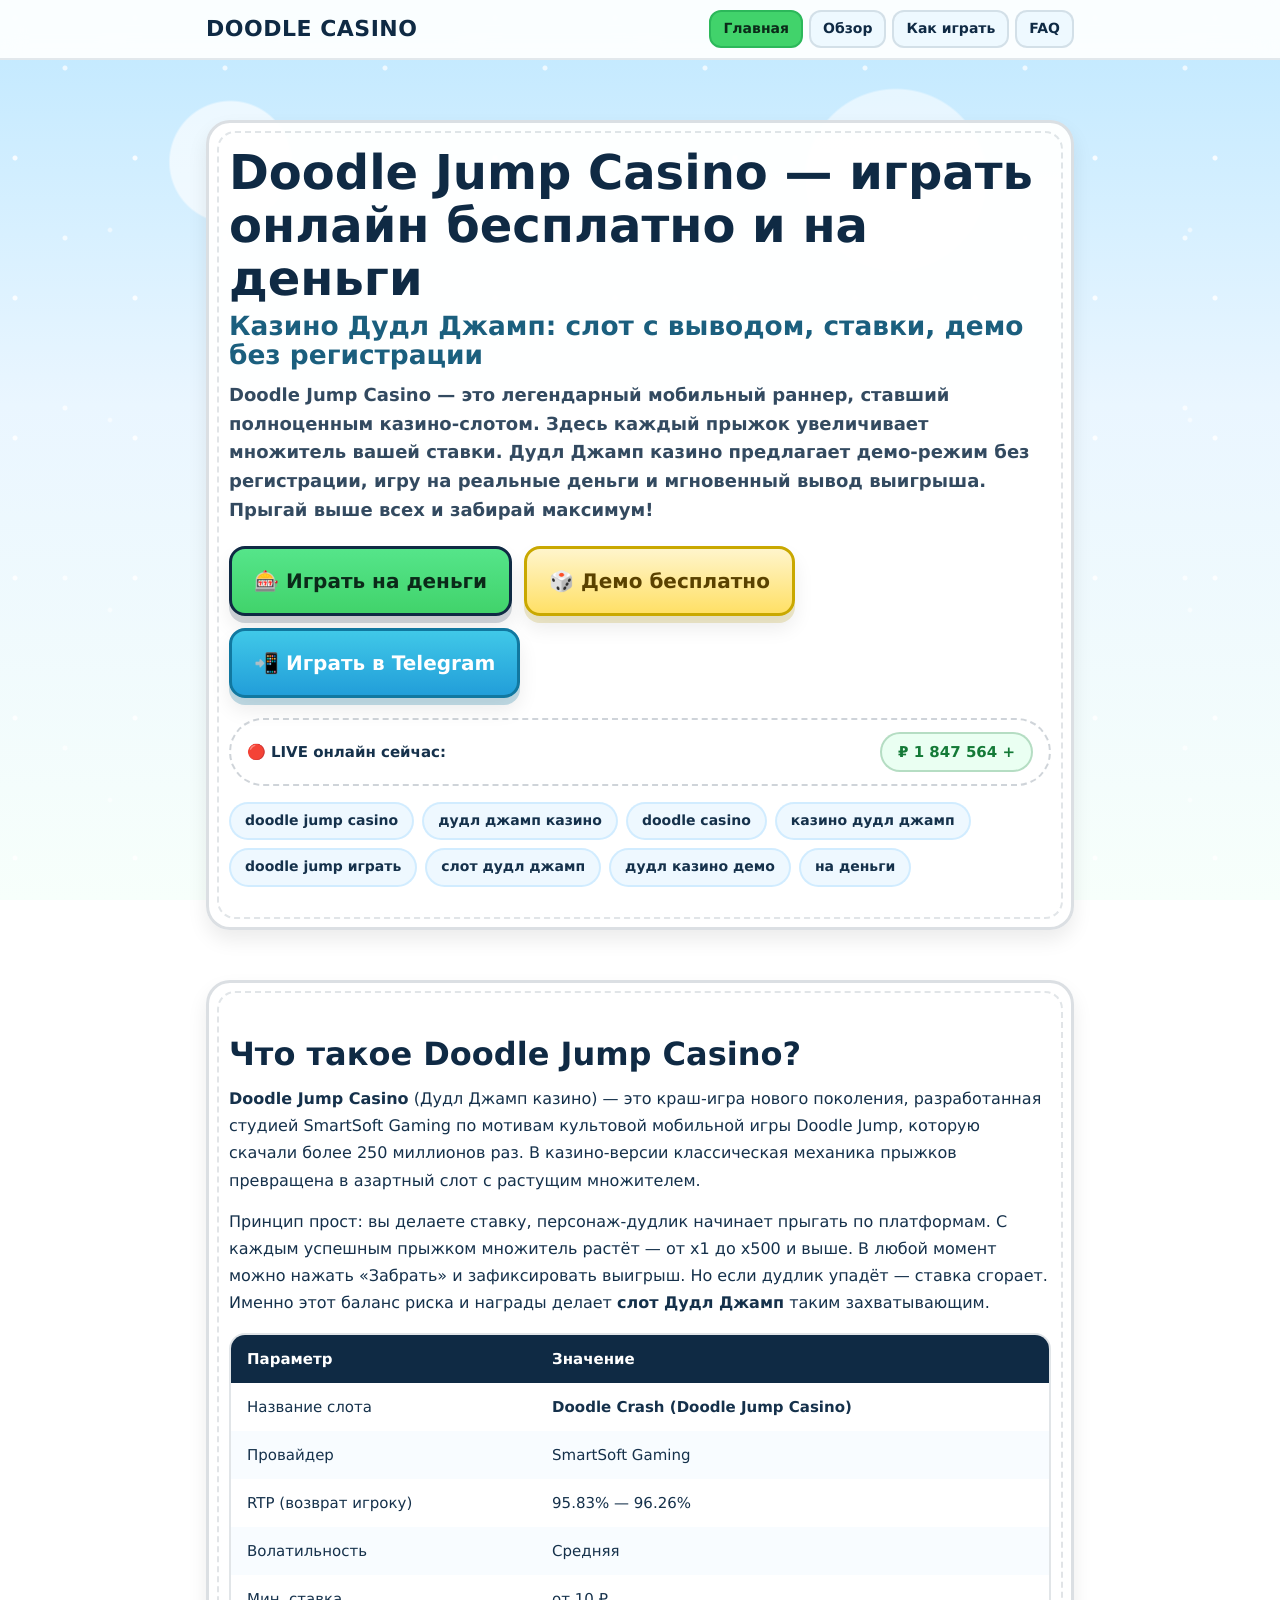
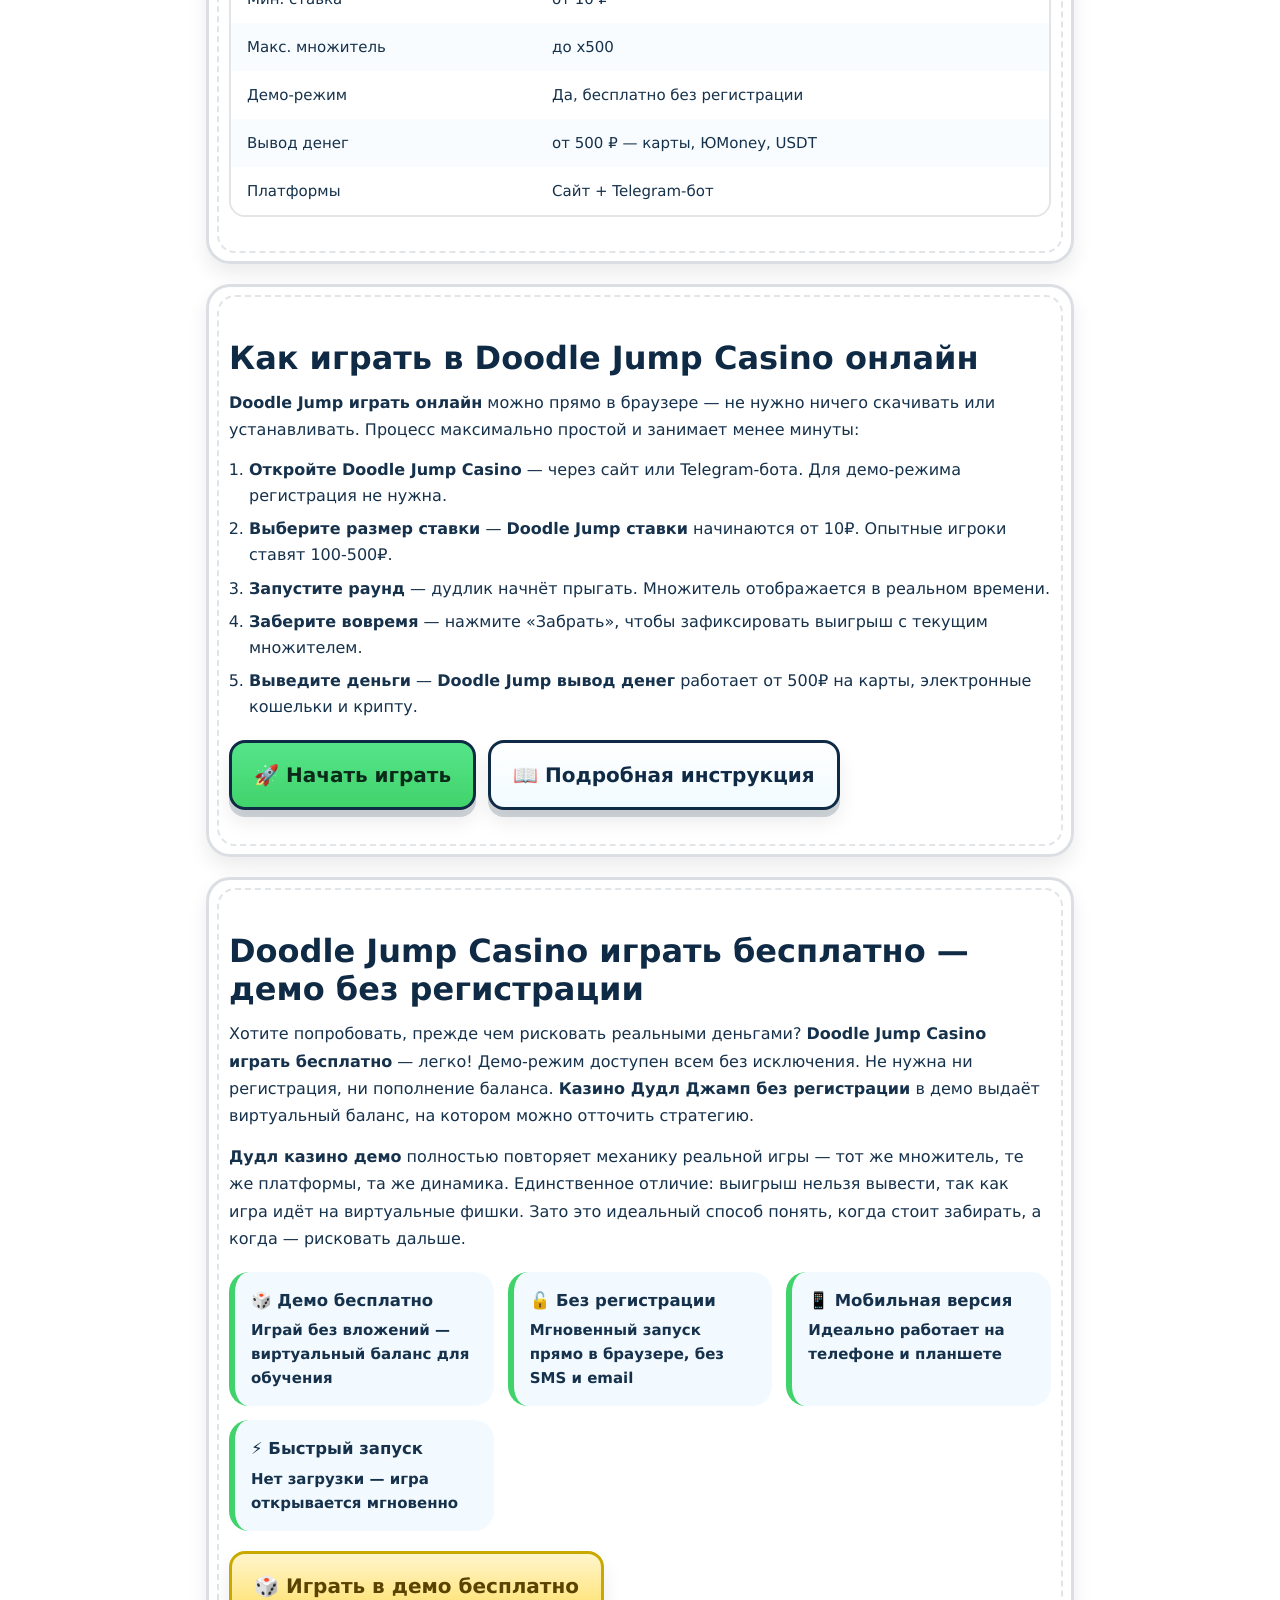
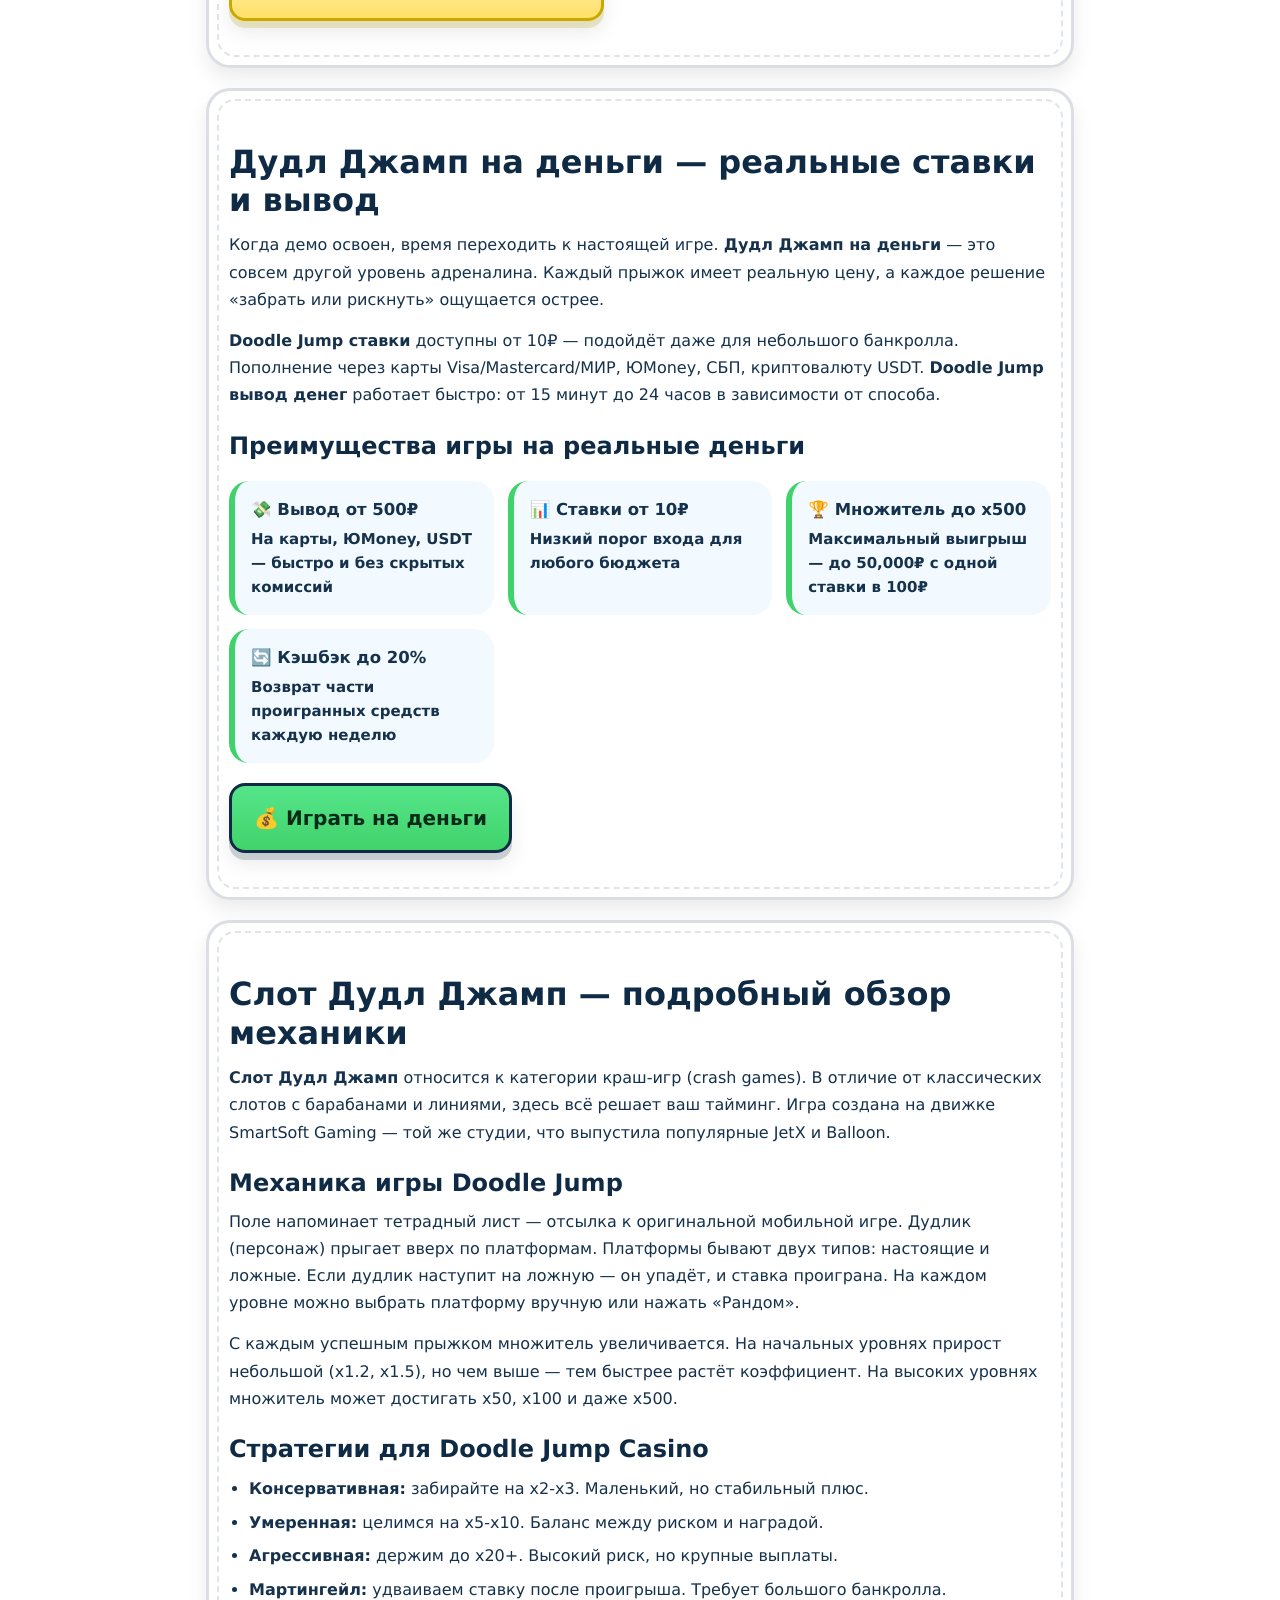
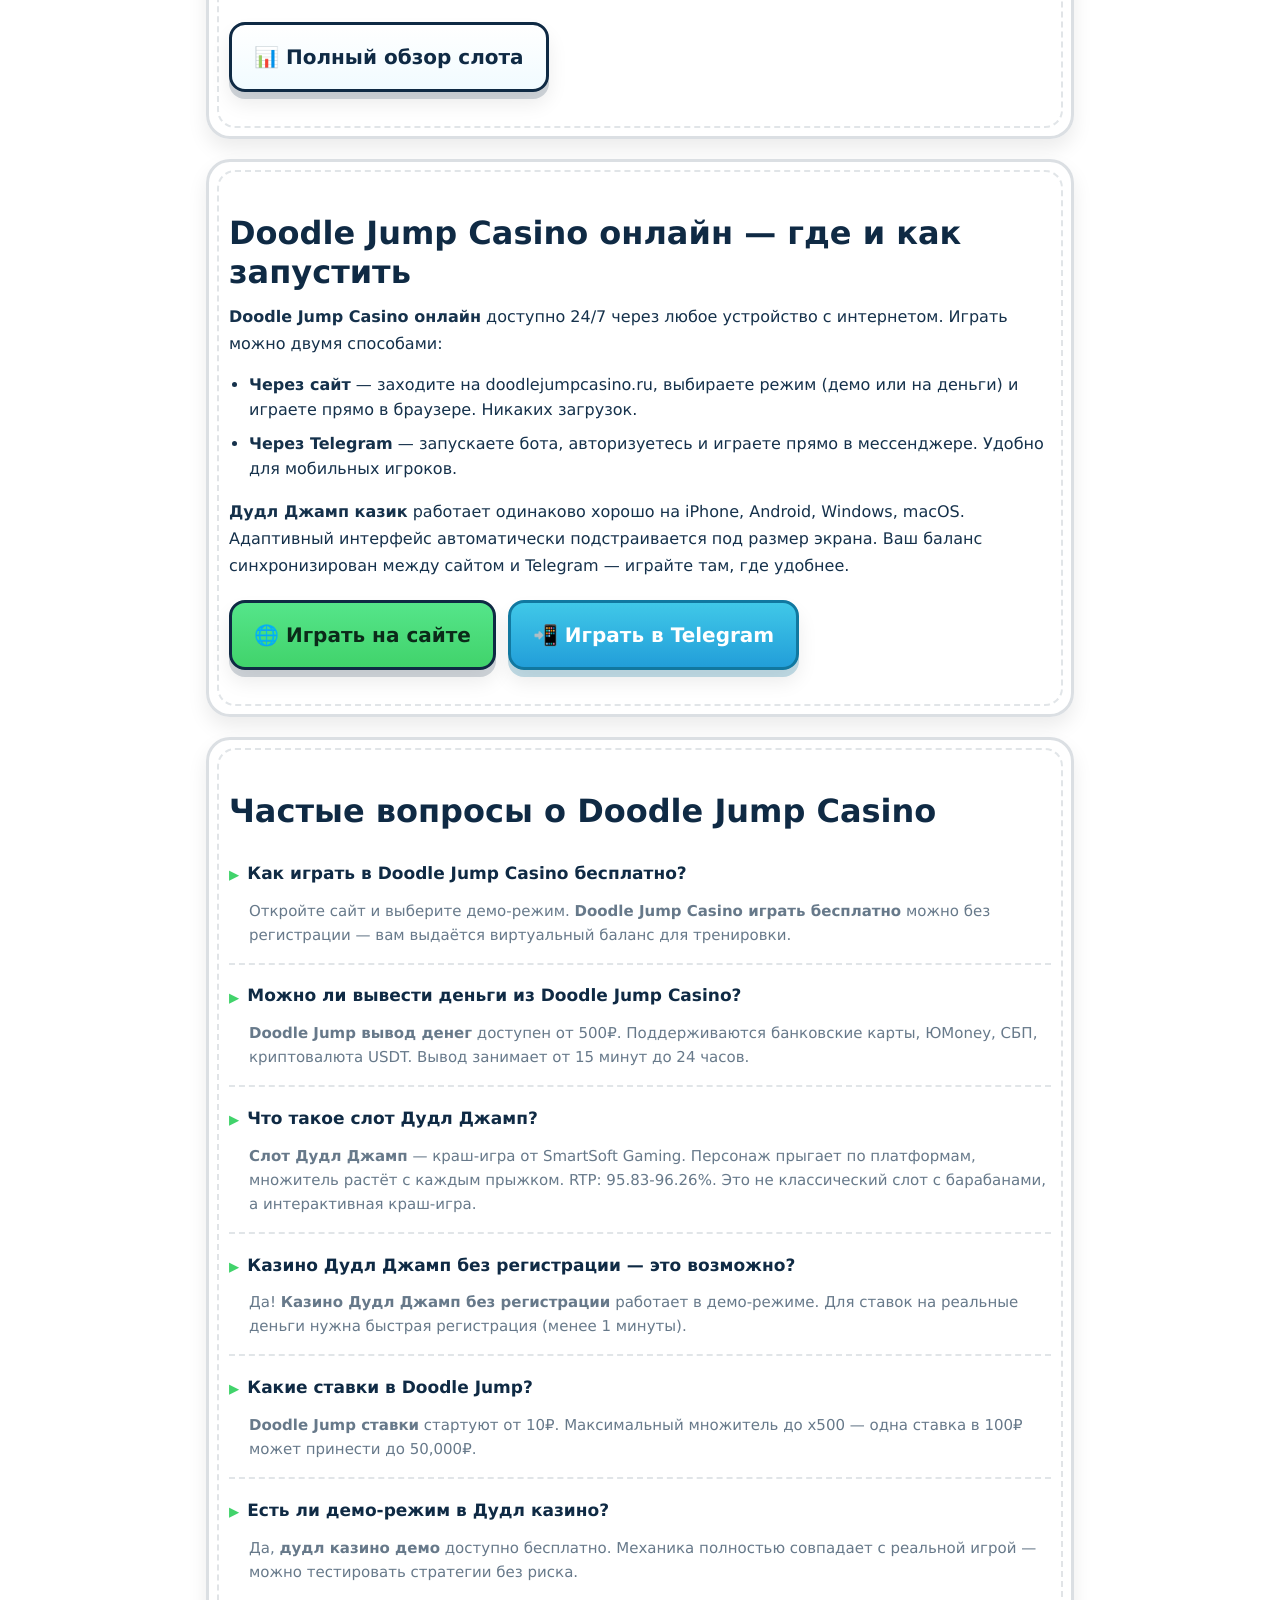
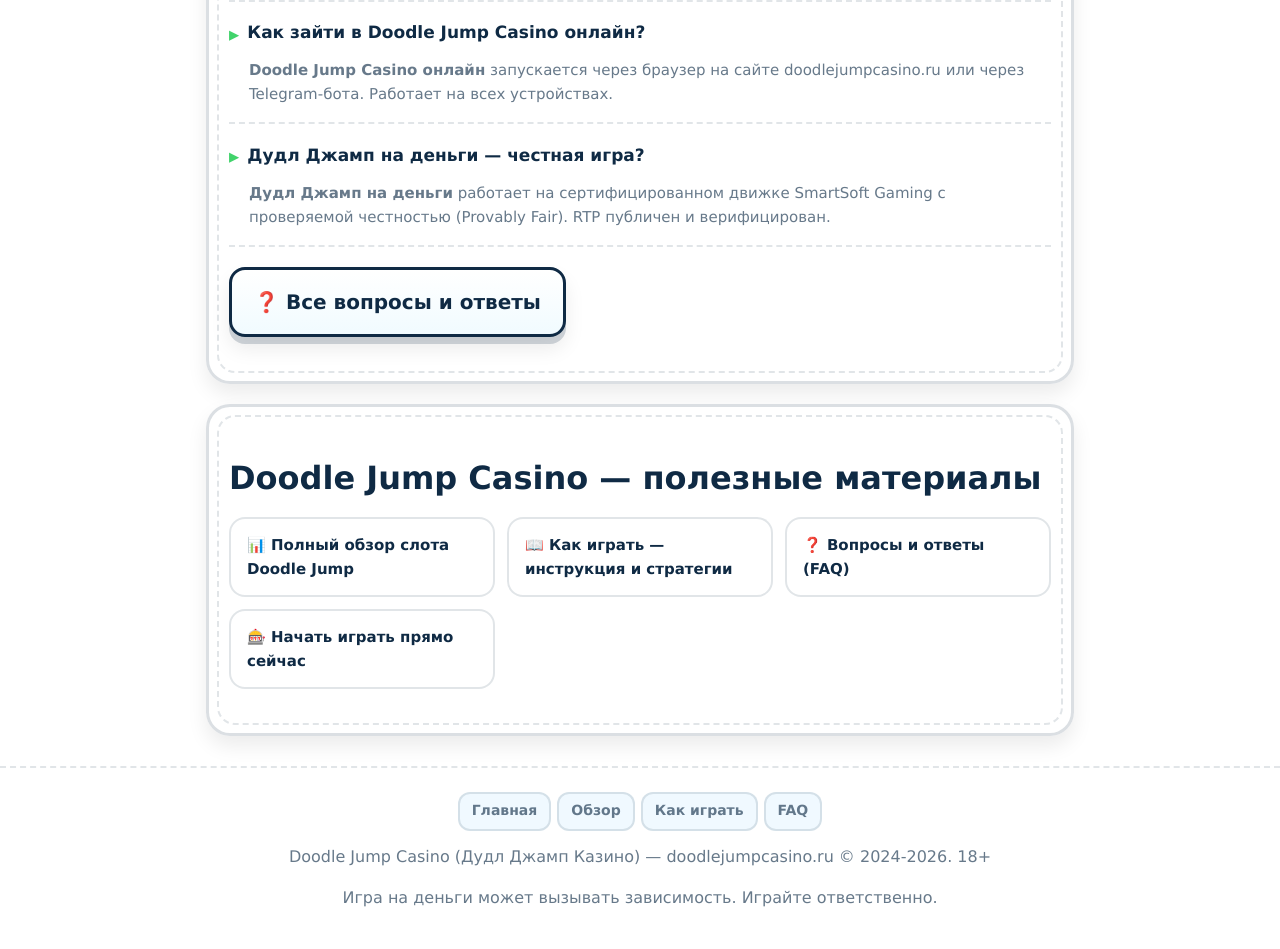
==== commit 9d33803b: "Update index.html" ====
--- a/index.html
+++ b/index.html
@@ -539,9 +539,9 @@
           </p>
 
           <div class="btnrow">
-            <a href="https://lb777.xyz/8ajQwq" class="btn primary" rel="nofollow" target="_blank">🎰 Играть на деньги</a>
-            <a href="https://lb777.xyz/8ajQwq" class="btn demo" rel="nofollow" target="_blank">🎲 Демо бесплатно</a>
-            <a href="https://lb777.xyz/8ajQwq" class="btn tg" rel="nofollow" target="_blank">📲 Играть в Telegram</a>
+            <a href="https://jetton.direct/chhYTtUjxbU?click_id={click_id}&target_id=/&target_type=registration" class="btn primary" rel="nofollow" target="_blank">🎰 Играть на деньги</a>
+            <a href="https://jetton.direct/chhYTtUjxbU?click_id={click_id}&target_id=/&target_type=registration" class="btn demo" rel="nofollow" target="_blank">🎲 Демо бесплатно</a>
+            <a href="https://jetton.direct/chhYTtUjxbU?click_id={click_id}&target_id=/&target_type=registration" class="btn tg" rel="nofollow" target="_blank">📲 Играть в Telegram</a>
           </div>
 
           <div class="stat-bar">
@@ -619,7 +619,7 @@
           </ol>
 
           <div class="btnrow">
-            <a href="https://lb777.xyz/8ajQwq" class="btn primary" rel="nofollow" target="_blank">🚀 Начать играть</a>
+            <a href="https://jetton.direct/chhYTtUjxbU?click_id={click_id}&target_id=/&target_type=registration" class="btn primary" rel="nofollow" target="_blank">🚀 Начать играть</a>
             <a href="kak-igrat.html" class="btn">📖 Подробная инструкция</a>
           </div>
         </div>
@@ -663,7 +663,7 @@
           </div>
 
           <div class="btnrow">
-            <a href="https://lb777.xyz/8ajQwq" class="btn demo" rel="nofollow" target="_blank">🎲 Играть в демо бесплатно</a>
+            <a href="https://jetton.direct/chhYTtUjxbU?click_id={click_id}&target_id=/&target_type=registration" class="btn demo" rel="nofollow" target="_blank">🎲 Играть в демо бесплатно</a>
           </div>
         </div>
       </div>
@@ -705,7 +705,7 @@
           </div>
 
           <div class="btnrow">
-            <a href="https://lb777.xyz/8ajQwq" class="btn primary" rel="nofollow" target="_blank">💰 Играть на деньги</a>
+            <a href="https://jetton.direct/chhYTtUjxbU?click_id={click_id}&target_id=/&target_type=registration" class="btn primary" rel="nofollow" target="_blank">💰 Играть на деньги</a>
           </div>
         </div>
       </div>
@@ -768,8 +768,8 @@
           </p>
 
           <div class="btnrow">
-            <a href="https://lb777.xyz/8ajQwq" class="btn primary" rel="nofollow" target="_blank">🌐 Играть на сайте</a>
-            <a href="https://lb777.xyz/8ajQwq" class="btn tg" rel="nofollow" target="_blank">📲 Играть в Telegram</a>
+            <a href="https://jetton.direct/chhYTtUjxbU?click_id={click_id}&target_id=/&target_type=registration" class="btn primary" rel="nofollow" target="_blank">🌐 Играть на сайте</a>
+            <a href="https://jetton.direct/chhYTtUjxbU?click_id={click_id}&target_id=/&target_type=registration" class="btn tg" rel="nofollow" target="_blank">📲 Играть в Telegram</a>
           </div>
         </div>
       </div>
@@ -837,7 +837,7 @@
             <a href="obzor.html">📊 Полный обзор слота Doodle Jump</a>
             <a href="kak-igrat.html">📖 Как играть — инструкция и стратегии</a>
             <a href="faq.html">❓ Вопросы и ответы (FAQ)</a>
-            <a href="https://lb777.xyz/8ajQwq" rel="nofollow" target="_blank">🎰 Начать играть прямо сейчас</a>
+            <a href="https://jetton.direct/chhYTtUjxbU?click_id={click_id}&target_id=/&target_type=registration" rel="nofollow" target="_blank">🎰 Начать играть прямо сейчас</a>
           </div>
         </div>
       </div>
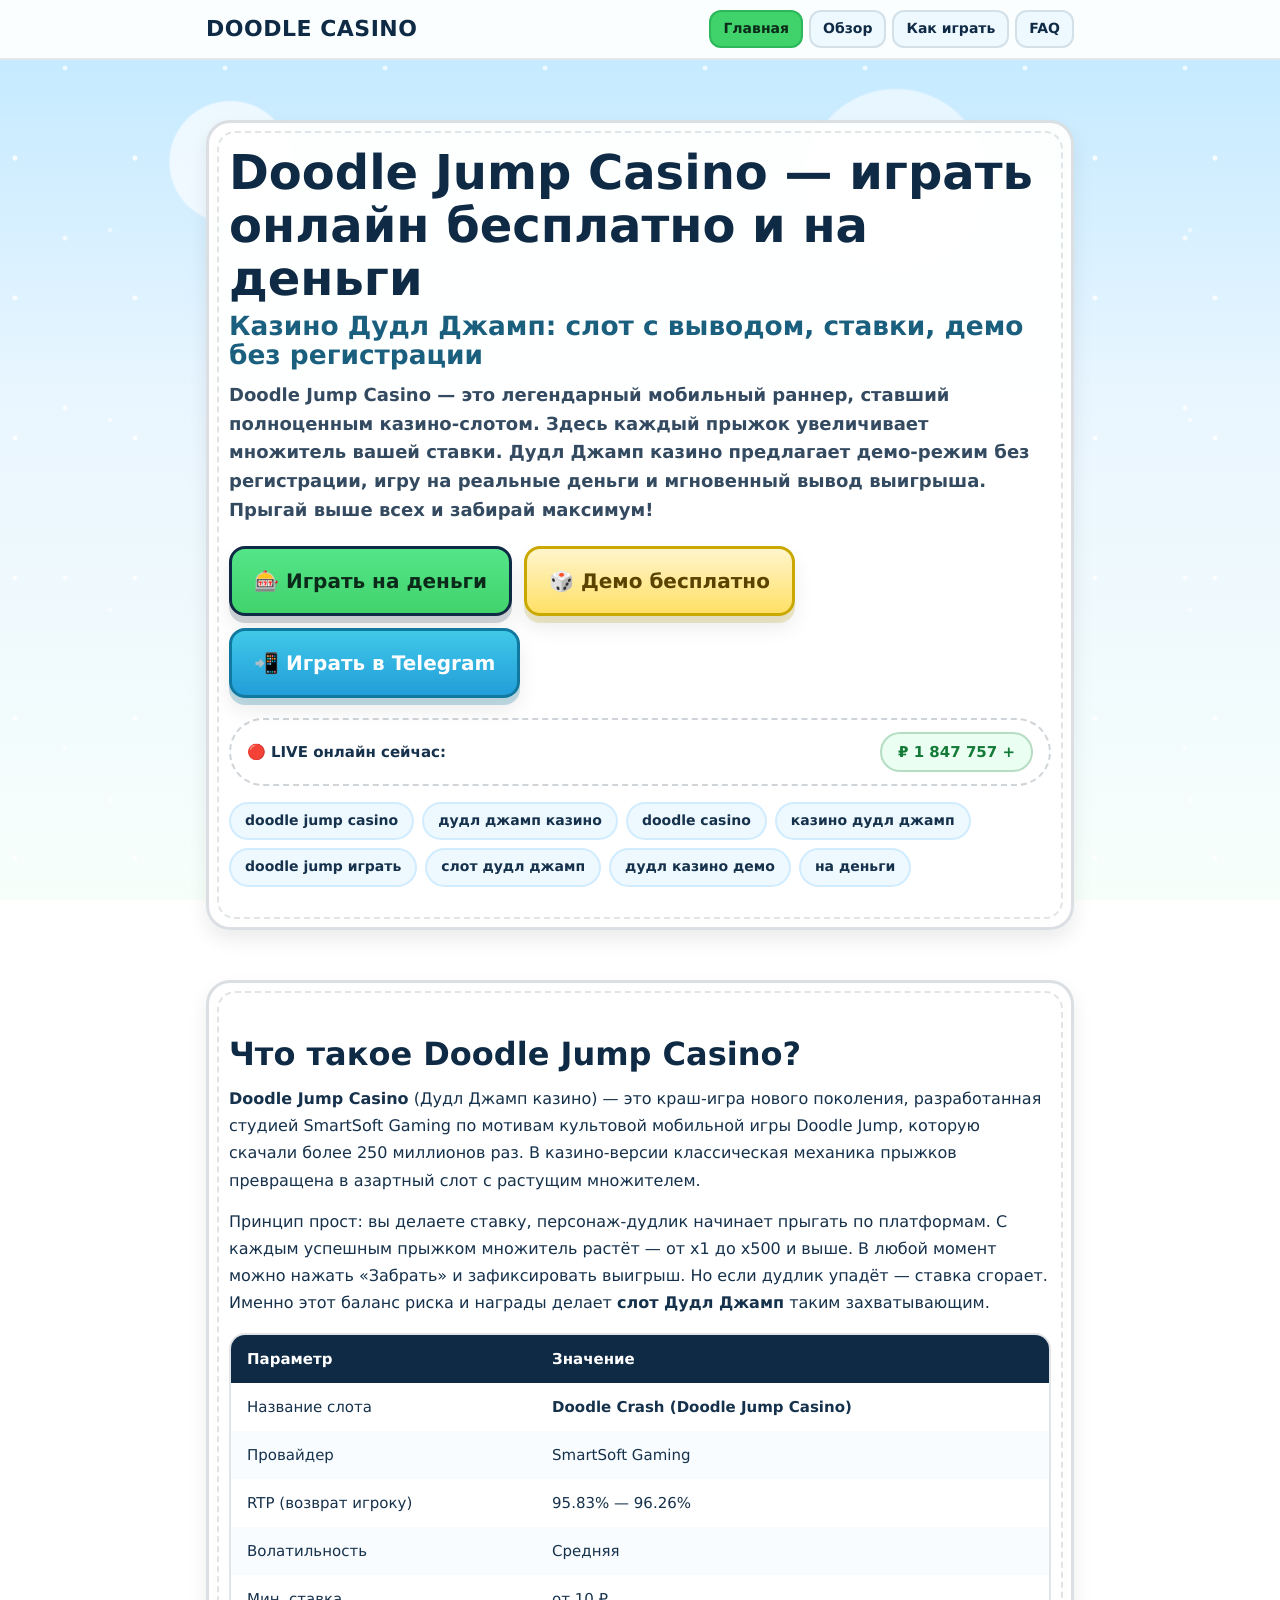
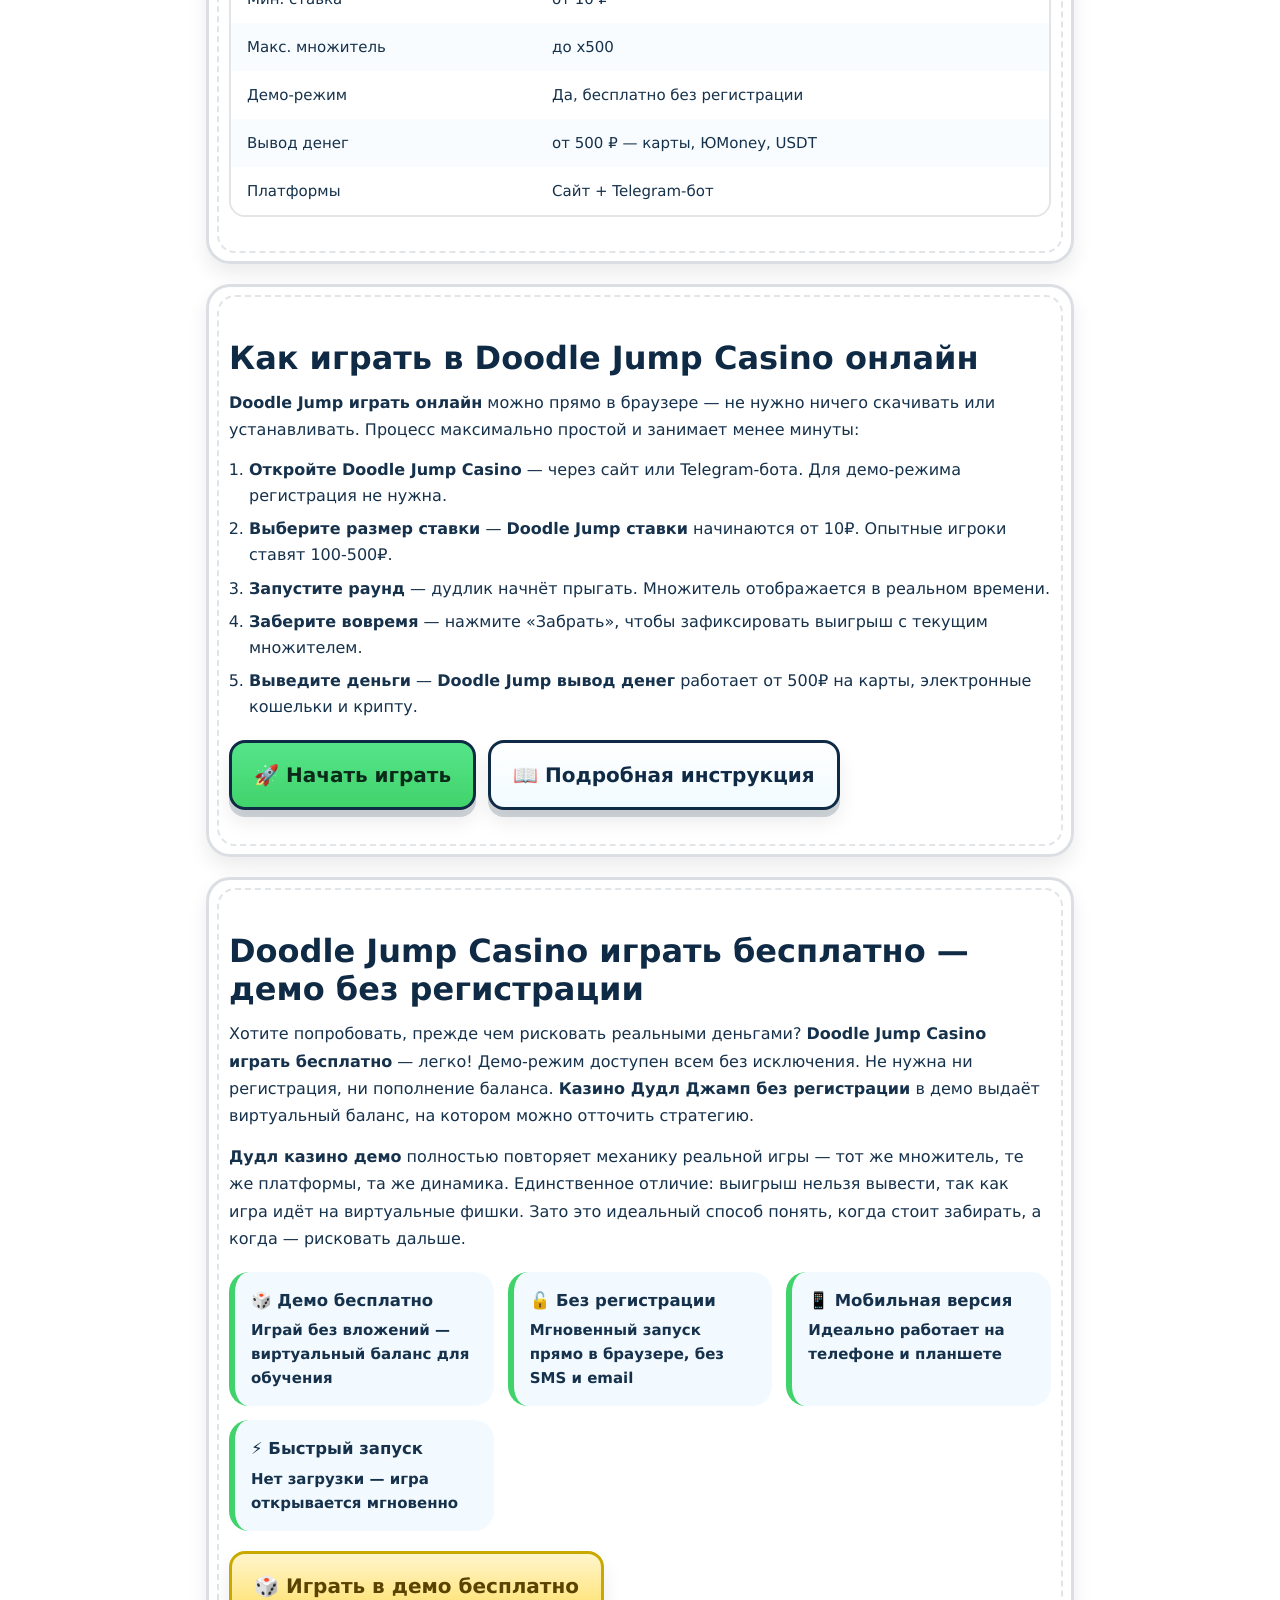
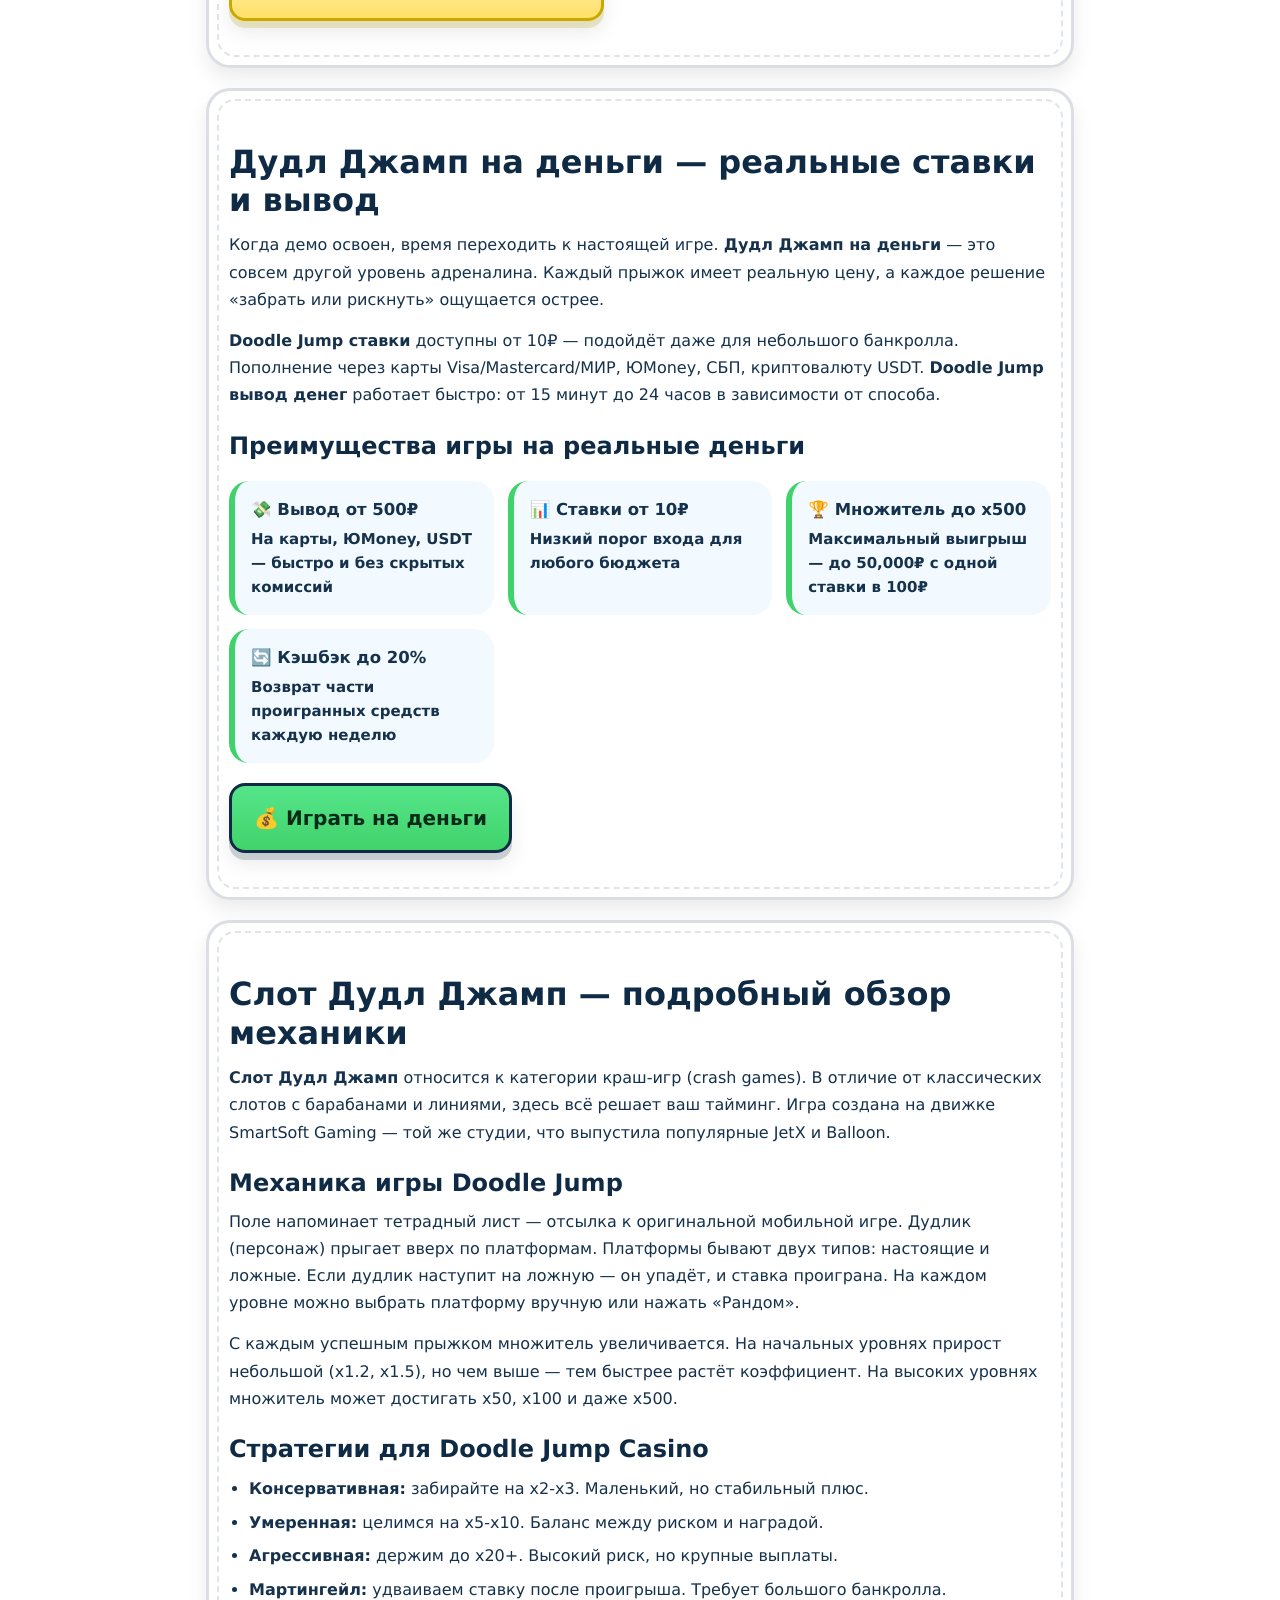
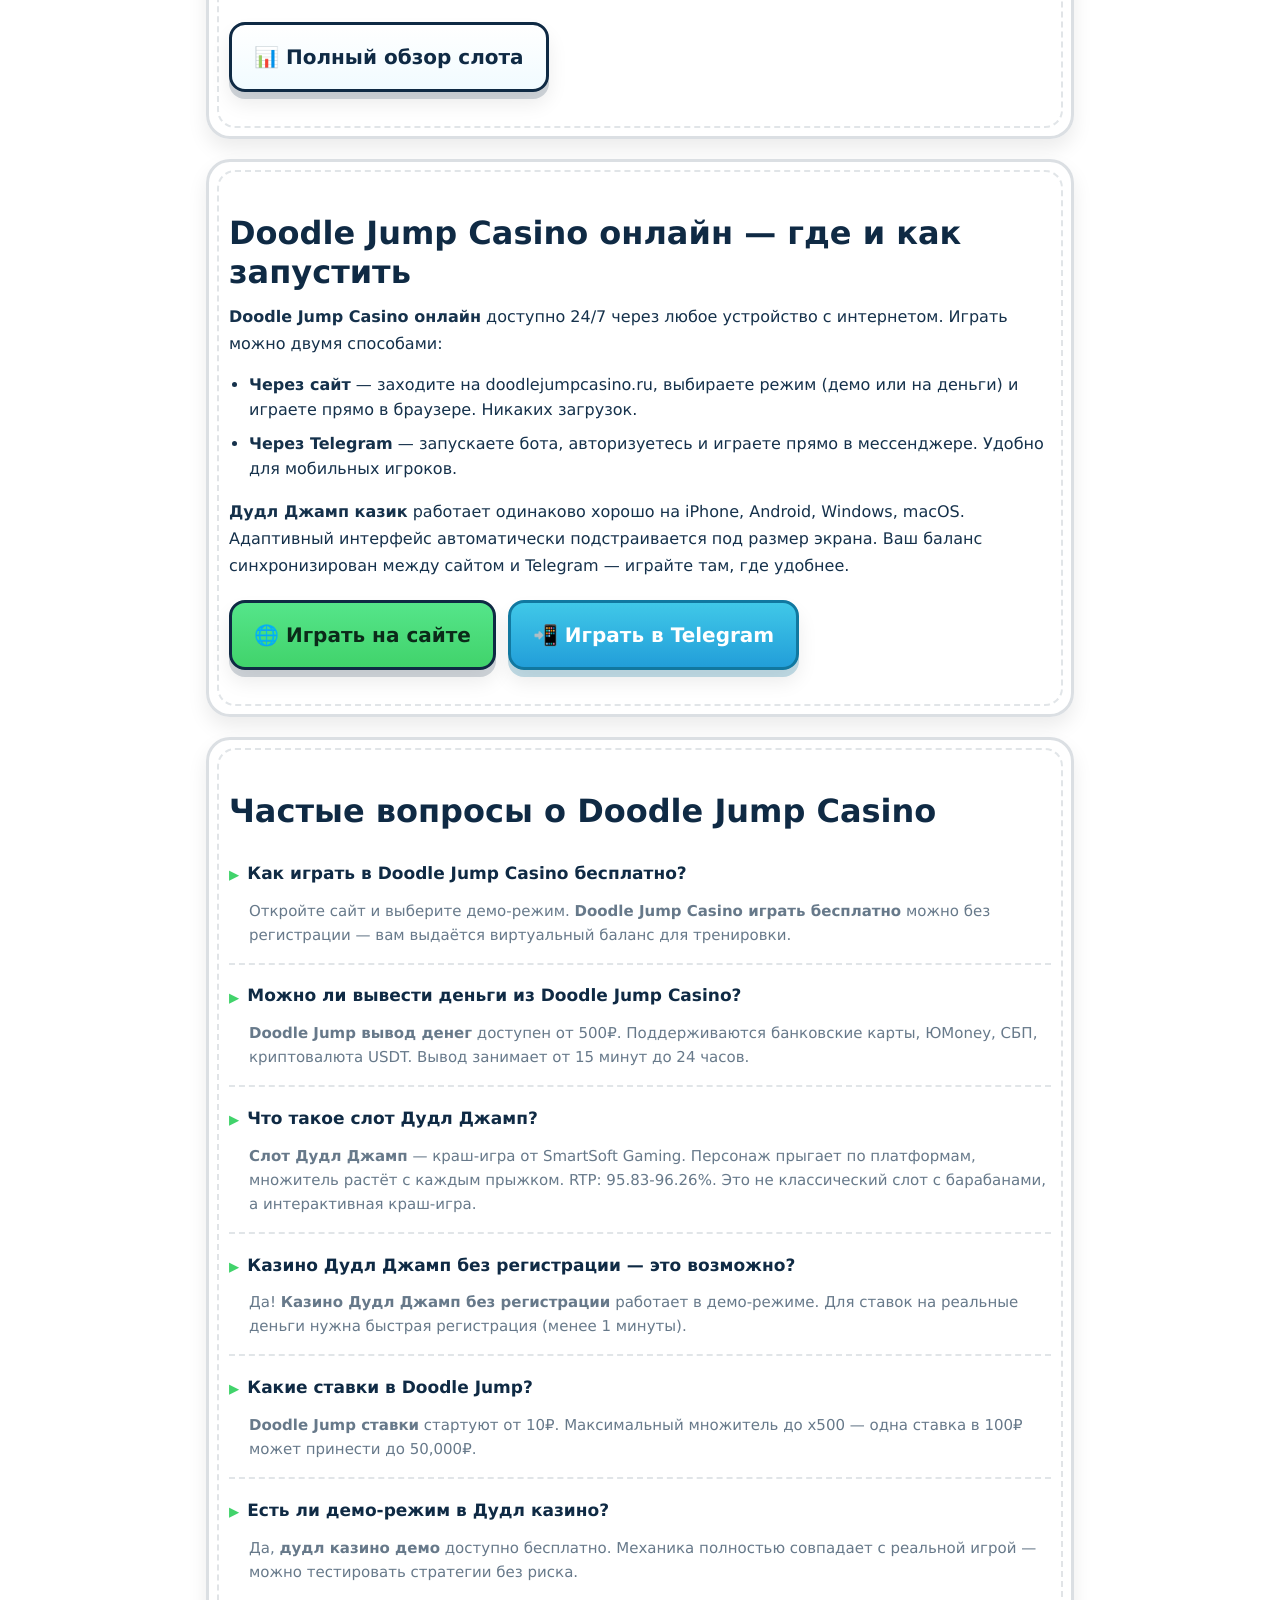
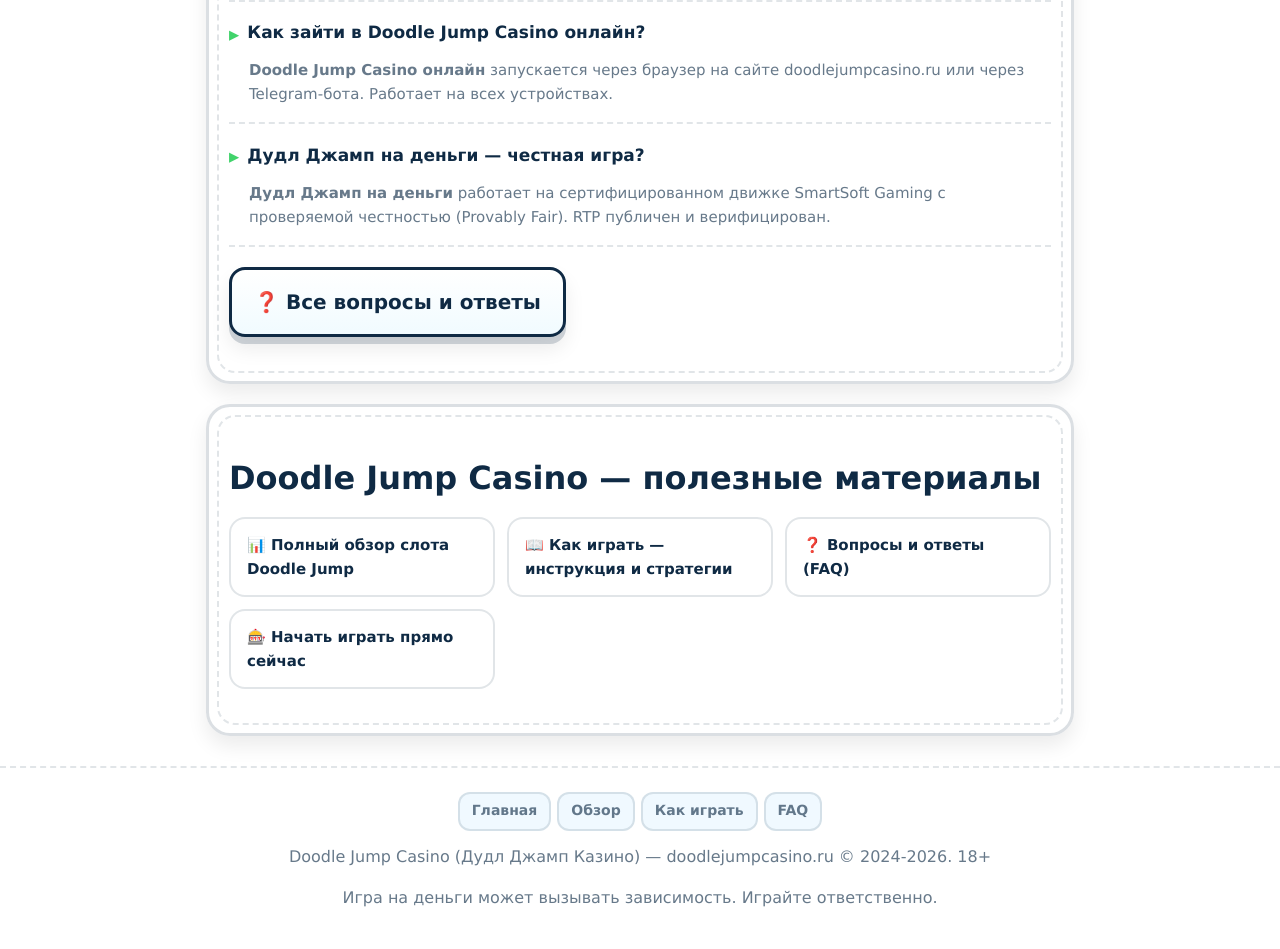
==== commit c6878461: "Update index.html" ====
--- a/index.html
+++ b/index.html
@@ -539,9 +539,9 @@
           </p>
 
           <div class="btnrow">
-            <a href="https://jetton.direct/chhYTtUjxbU?click_id={click_id}&target_id=/&target_type=registration" class="btn primary" rel="nofollow" target="_blank">🎰 Играть на деньги</a>
-            <a href="https://jetton.direct/chhYTtUjxbU?click_id={click_id}&target_id=/&target_type=registration" class="btn demo" rel="nofollow" target="_blank">🎲 Демо бесплатно</a>
-            <a href="https://jetton.direct/chhYTtUjxbU?click_id={click_id}&target_id=/&target_type=registration" class="btn tg" rel="nofollow" target="_blank">📲 Играть в Telegram</a>
+            <a href="https://52896.call2me.pro/ru/registration?partner=p52896p3328856p2503" class="btn primary" rel="nofollow" target="_blank">🎰 Играть на деньги</a>
+            <a href="https://52896.call2me.pro/ru/registration?partner=p52896p3328856p2503" class="btn demo" rel="nofollow" target="_blank">🎲 Демо бесплатно</a>
+            <a href="https://52896.call2me.pro/ru/registration?partner=p52896p3328856p2503" class="btn tg" rel="nofollow" target="_blank">📲 Играть в Telegram</a>
           </div>
 
           <div class="stat-bar">
@@ -619,7 +619,7 @@
           </ol>
 
           <div class="btnrow">
-            <a href="https://jetton.direct/chhYTtUjxbU?click_id={click_id}&target_id=/&target_type=registration" class="btn primary" rel="nofollow" target="_blank">🚀 Начать играть</a>
+            <a href="https://52896.call2me.pro/ru/registration?partner=p52896p3328856p2503" class="btn primary" rel="nofollow" target="_blank">🚀 Начать играть</a>
             <a href="kak-igrat.html" class="btn">📖 Подробная инструкция</a>
           </div>
         </div>
@@ -663,7 +663,7 @@
           </div>
 
           <div class="btnrow">
-            <a href="https://jetton.direct/chhYTtUjxbU?click_id={click_id}&target_id=/&target_type=registration" class="btn demo" rel="nofollow" target="_blank">🎲 Играть в демо бесплатно</a>
+            <a href="https://52896.call2me.pro/ru/registration?partner=p52896p3328856p2503" class="btn demo" rel="nofollow" target="_blank">🎲 Играть в демо бесплатно</a>
           </div>
         </div>
       </div>
@@ -705,7 +705,7 @@
           </div>
 
           <div class="btnrow">
-            <a href="https://jetton.direct/chhYTtUjxbU?click_id={click_id}&target_id=/&target_type=registration" class="btn primary" rel="nofollow" target="_blank">💰 Играть на деньги</a>
+            <a href="https://52896.call2me.pro/ru/registration?partner=p52896p3328856p2503" class="btn primary" rel="nofollow" target="_blank">💰 Играть на деньги</a>
           </div>
         </div>
       </div>
@@ -768,8 +768,8 @@
           </p>
 
           <div class="btnrow">
-            <a href="https://jetton.direct/chhYTtUjxbU?click_id={click_id}&target_id=/&target_type=registration" class="btn primary" rel="nofollow" target="_blank">🌐 Играть на сайте</a>
-            <a href="https://jetton.direct/chhYTtUjxbU?click_id={click_id}&target_id=/&target_type=registration" class="btn tg" rel="nofollow" target="_blank">📲 Играть в Telegram</a>
+            <a href="https://52896.call2me.pro/ru/registration?partner=p52896p3328856p2503" class="btn primary" rel="nofollow" target="_blank">🌐 Играть на сайте</a>
+            <a href="https://52896.call2me.pro/ru/registration?partner=p52896p3328856p2503" class="btn tg" rel="nofollow" target="_blank">📲 Играть в Telegram</a>
           </div>
         </div>
       </div>
@@ -837,7 +837,7 @@
             <a href="obzor.html">📊 Полный обзор слота Doodle Jump</a>
             <a href="kak-igrat.html">📖 Как играть — инструкция и стратегии</a>
             <a href="faq.html">❓ Вопросы и ответы (FAQ)</a>
-            <a href="https://jetton.direct/chhYTtUjxbU?click_id={click_id}&target_id=/&target_type=registration" rel="nofollow" target="_blank">🎰 Начать играть прямо сейчас</a>
+            <a href="https://52896.call2me.pro/ru/registration?partner=p52896p3328856p2503" rel="nofollow" target="_blank">🎰 Начать играть прямо сейчас</a>
           </div>
         </div>
       </div>
